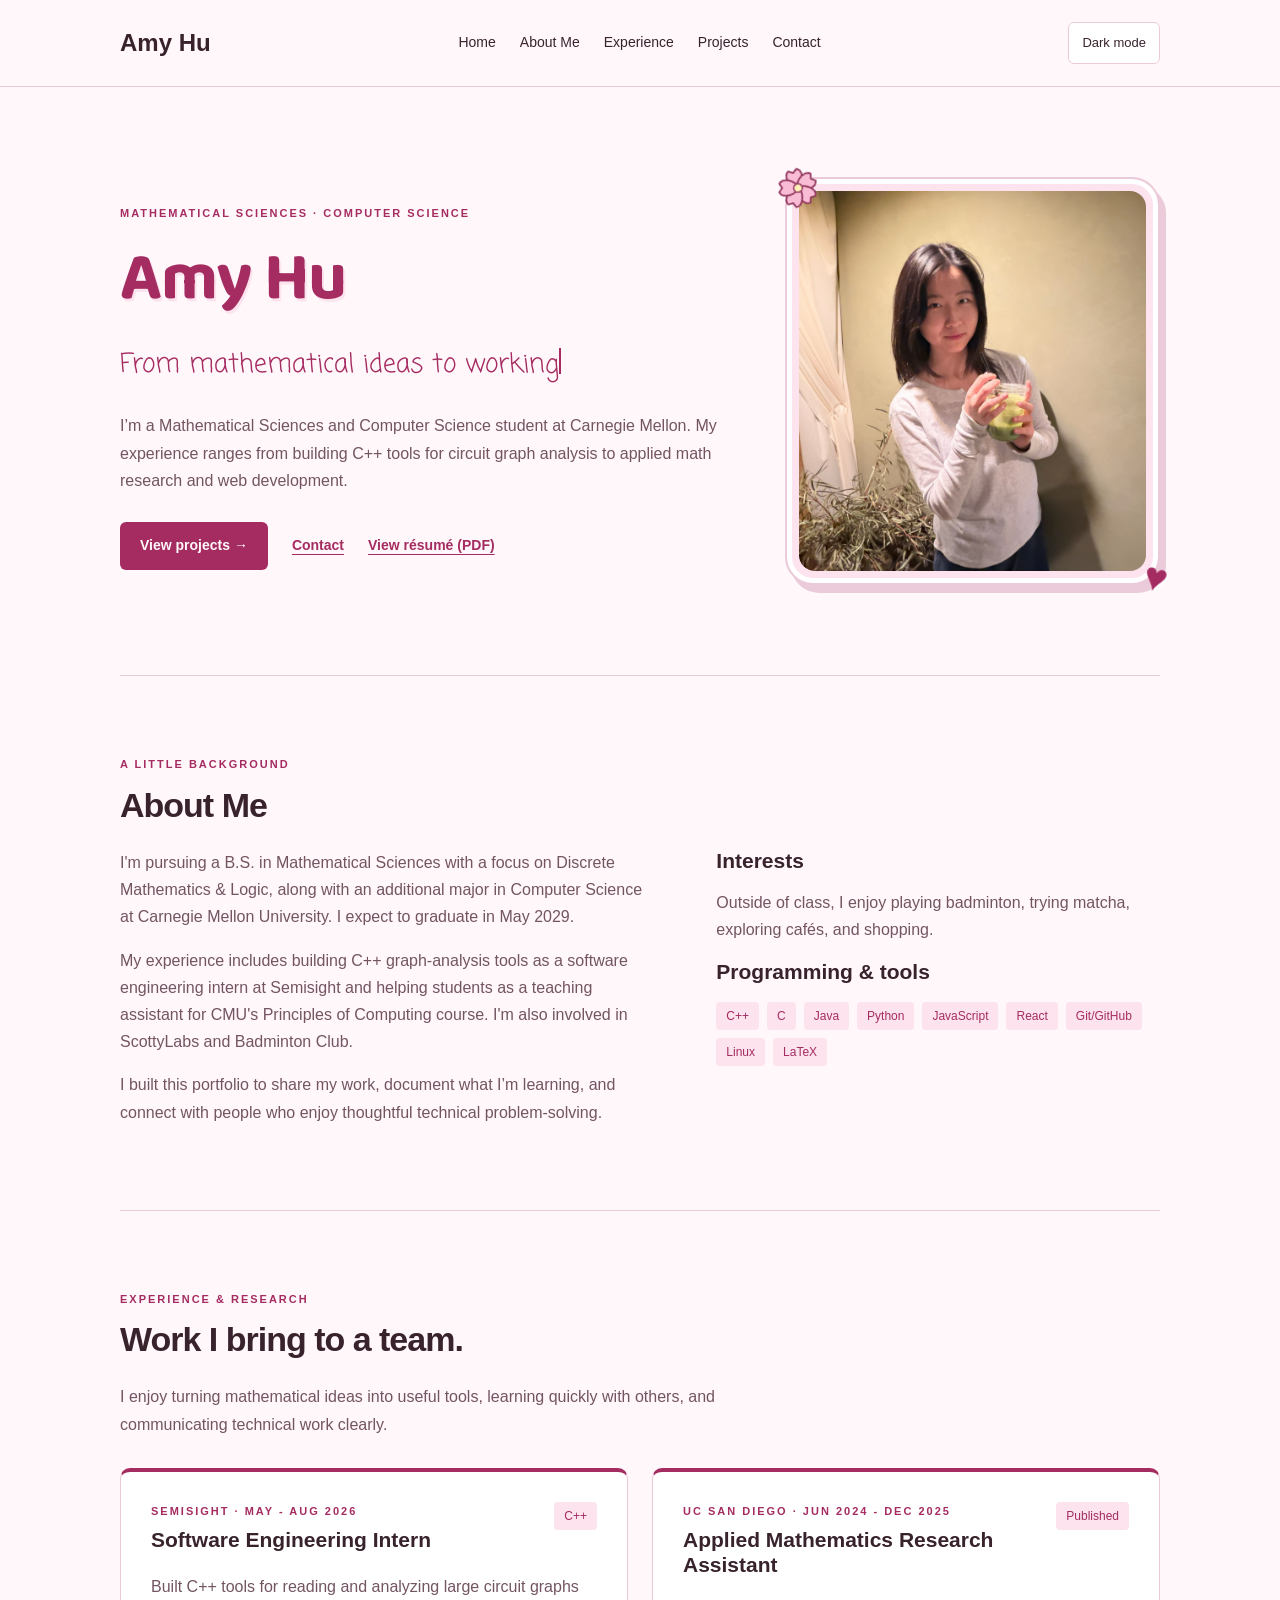
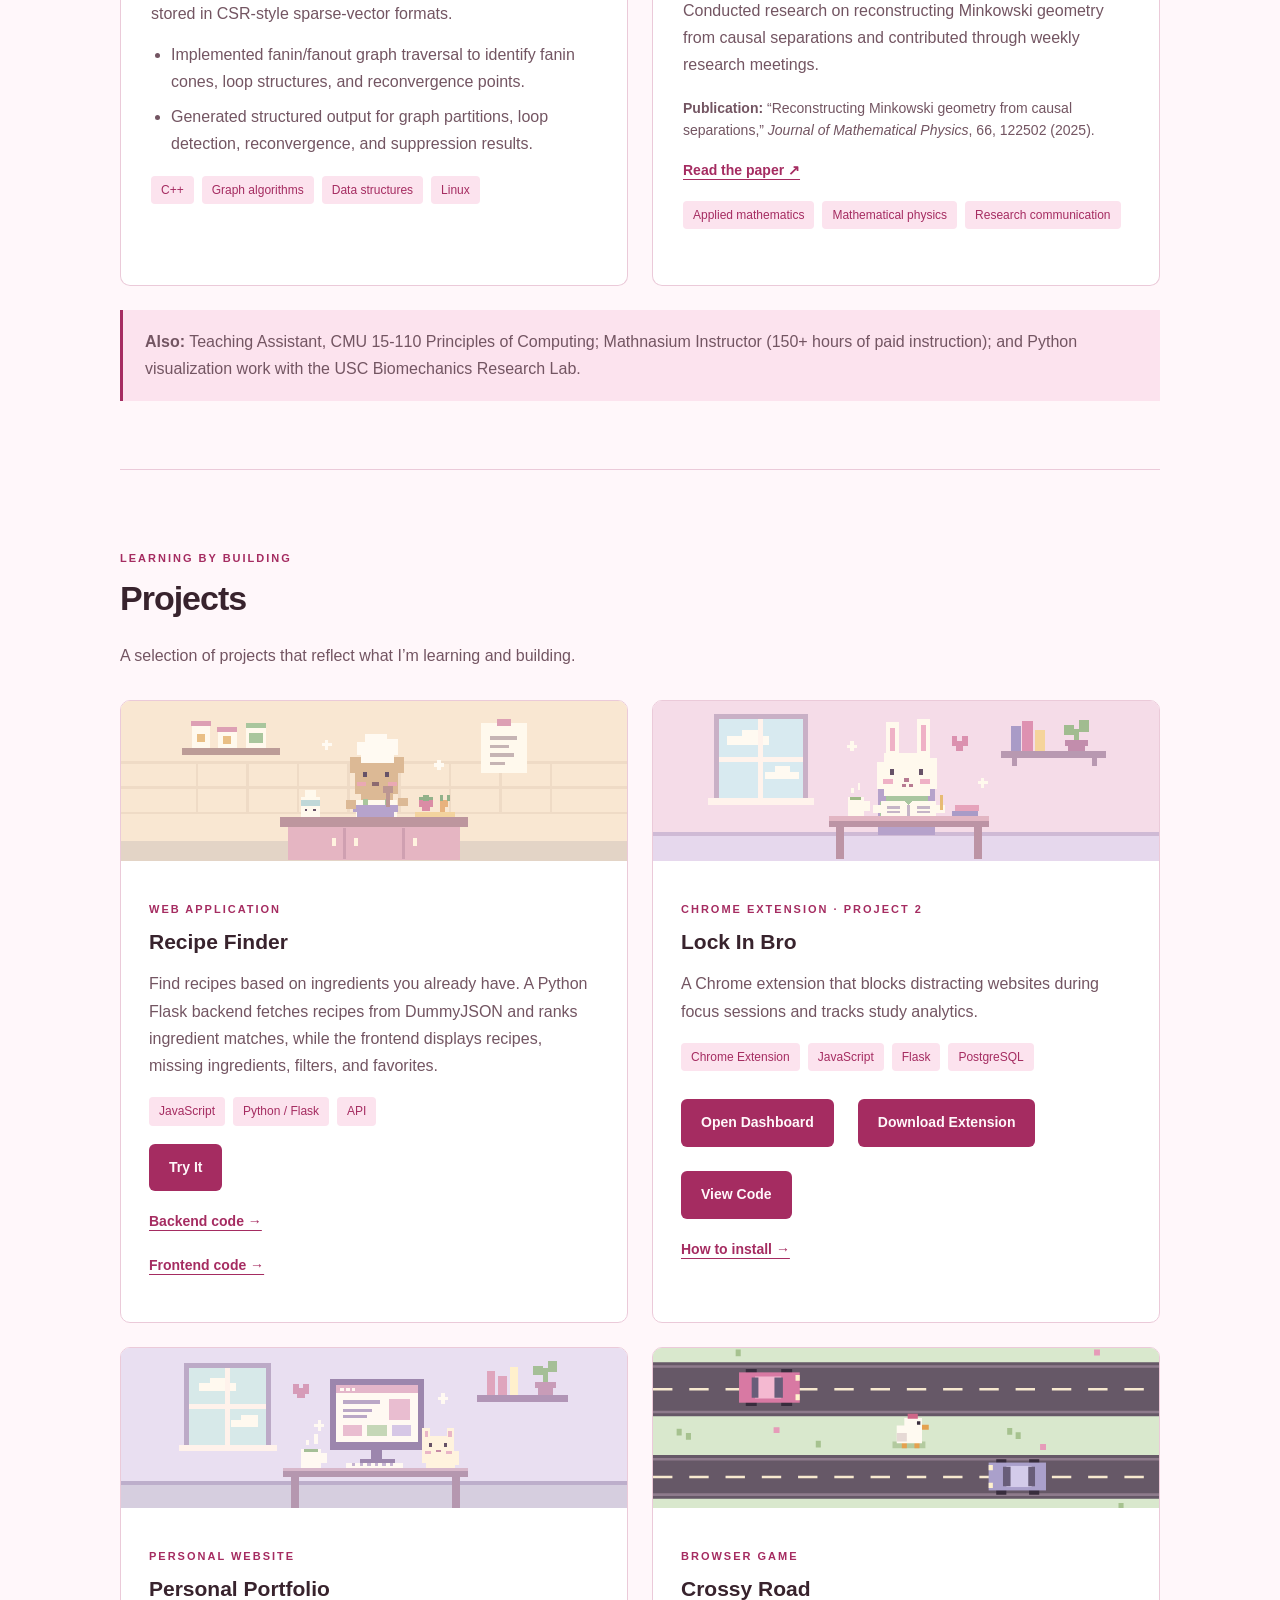
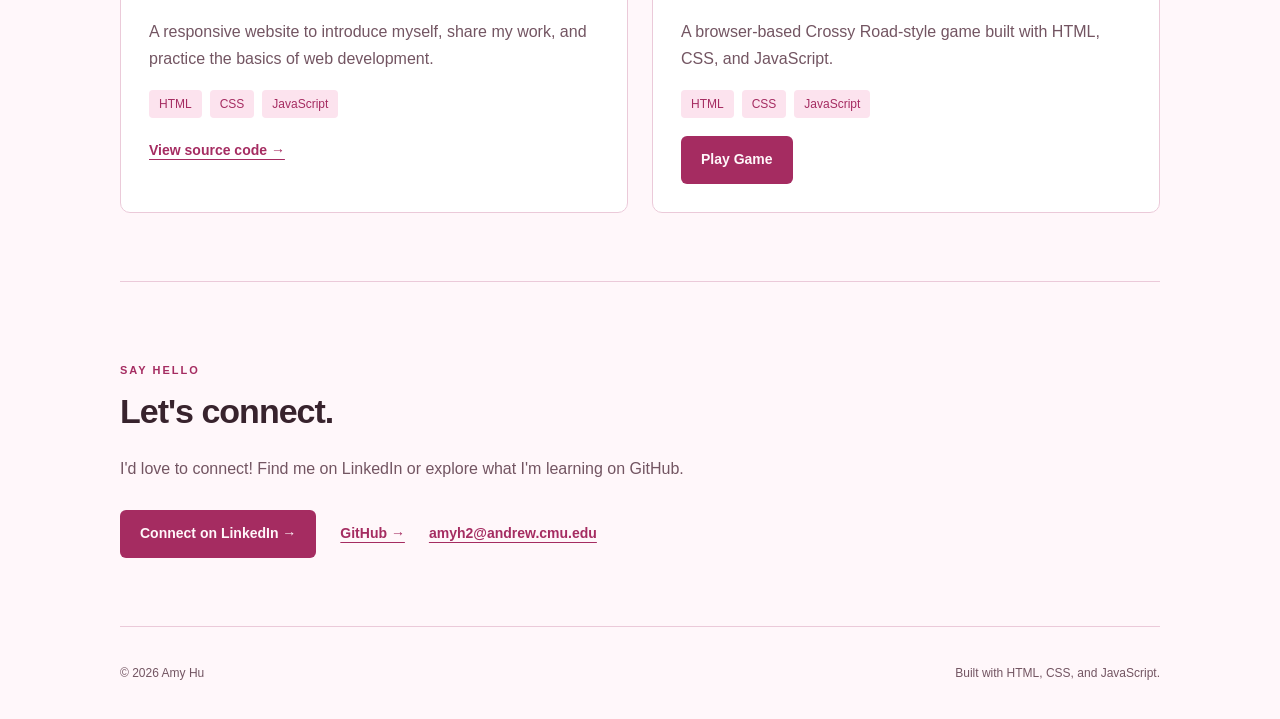
==== index.html @ 5f077764 "Change text" ====
<!DOCTYPE html>
<html lang="en">
<head>
    <meta charset="UTF-8">
    <meta name="viewport" content="width=device-width, initial-scale=1.0">
    <meta name="description" content="Amy Hu's personal portfolio: about me, projects, and contact information.">
    <title>Amy Hu | Portfolio</title>
    <link rel="stylesheet" href="style.css">
    <script src="script.js" defer></script>
</head>
<body>
    <div class="sakura-background" aria-hidden="true"></div>
    <!-- AI assistance: Codex helped create the HTML structure, CSS layout, and
         theme button, and adapted the content from my resume and messages.
         See PROMPT_LOG.md for the conversation record. -->
    <a class="skip-link" href="#main">Skip to content</a>
    <header class="site-header">
        <div class="container header-content">
            <a class="name" href="#home">Amy Hu</a>
            <nav aria-label="Main navigation">
                <a href="#home">Home</a>
                <a href="#about">About Me</a>
                <a href="#experience">Experience</a>
                <a href="#projects">Projects</a>
                <a href="#contact">Contact</a>
            </nav>
            <button id="theme-toggle" type="button" aria-pressed="false" hidden>Dark mode</button>
        </div>
    </header>

    <main id="main" class="container">
        <section id="home" class="hero" aria-labelledby="home-title">
            <div>
                <p class="eyebrow">MATHEMATICAL SCIENCES · COMPUTER SCIENCE</p>
                <h1 id="home-title">Amy Hu</h1>
                <p class="intro"><span class="intro-full">From mathematical ideas to working software.</span><span class="intro-typed" aria-hidden="true"></span></p>
                <p>I’m a Mathematical Sciences and Computer Science student at Carnegie Mellon. My experience ranges from building C++ tools for circuit graph analysis to applied math research and web development.</p>
                <div class="actions">
                    <a class="button" href="#projects">View projects &rarr;</a>
                    <a class="text-link" href="#contact">Contact</a>
                    <a class="text-link" href="assets/Hu_Amy_Resume.pdf">View résumé (PDF)</a>
                </div>
            </div>
            <!-- Personal photo provided by me. CSS fits it into the portrait area. -->
            <div class="photo-frame">
                <img class="profile-photo" src="assets/amy-hu.jpg"
                     alt="Me holding a matcha drink at a café" width="4800" height="3600">
                <span class="photo-frame-flower" aria-hidden="true"></span>
                <span class="photo-frame-heart" aria-hidden="true">♥</span>
            </div>
        </section>

        <section id="about" aria-labelledby="about-title">
            <p class="eyebrow">A LITTLE BACKGROUND</p>
            <h2 id="about-title">About Me</h2>
            <div class="about-grid">
                <div>
                    <p>I'm pursuing a B.S. in Mathematical Sciences with a focus on Discrete Mathematics &amp; Logic, along with an additional major in Computer Science at Carnegie Mellon University. I expect to graduate in May 2029.</p>
                    <p>My experience includes building C++ graph-analysis tools as a software engineering intern at Semisight and helping students as a teaching assistant for CMU's Principles of Computing course. I'm also involved in ScottyLabs and Badminton Club.</p>
                    <p>I built this portfolio to share my work, document what I’m learning, and connect with people who enjoy thoughtful technical problem-solving.</p>
                </div>
                <div class="about-details">
                    <h3>Interests</h3>
                    <p>Outside of class, I enjoy playing badminton, trying matcha, exploring cafés, and shopping.</p>
                    <h3>Programming &amp; tools</h3>
                    <ul class="tags" aria-label="Programming languages and tools">
                        <li>C++</li><li>C</li><li>Java</li><li>Python</li><li>JavaScript</li><li>React</li><li>Git/GitHub</li><li>Linux</li><li>LaTeX</li>
                    </ul>
                </div>
            </div>
        </section>

        <section id="experience" aria-labelledby="experience-title">
            <p class="eyebrow">EXPERIENCE &amp; RESEARCH</p>
            <h2 id="experience-title">Work I bring to a team.</h2>
            <p class="section-intro">I enjoy turning mathematical ideas into useful tools, learning quickly with others, and communicating technical work clearly.</p>
            <div class="experience-grid">
                <article class="experience-card featured-experience">
                    <div class="experience-heading">
                        <div>
                            <p class="eyebrow">SEMISIGHT · MAY - AUG 2026</p>
                            <h3>Software Engineering Intern</h3>
                        </div>
                        <span class="status">C++</span>
                    </div>
                    <p>Built C++ tools for reading and analyzing large circuit graphs stored in CSR-style sparse-vector formats.</p>
                    <ul>
                        <li>Implemented fanin/fanout graph traversal to identify fanin cones, loop structures, and reconvergence points.</li>
                        <li>Generated structured output for graph partitions, loop detection, reconvergence, and suppression results.</li>
                    </ul>
                    <ul class="tags" aria-label="Software engineering skills"><li>C++</li><li>Graph algorithms</li><li>Data structures</li><li>Linux</li></ul>
                </article>
                <article class="experience-card featured-experience">
                    <div class="experience-heading">
                        <div>
                            <p class="eyebrow">UC SAN DIEGO · JUN 2024 - DEC 2025</p>
                            <h3>Applied Mathematics Research Assistant</h3>
                        </div>
                        <span class="status">Published</span>
                    </div>
                    <p>Conducted research on reconstructing Minkowski geometry from causal separations and contributed through weekly research meetings.</p>
                    <p class="publication"><strong>Publication:</strong> “Reconstructing Minkowski geometry from causal separations,” <em>Journal of Mathematical Physics</em>, 66, 122502 (2025).</p>
                    <a class="text-link" href="https://doi.org/10.1063/5.0290407" target="_blank" rel="noreferrer">Read the paper &nearr;</a>
                    <ul class="tags" aria-label="Research skills"><li>Applied mathematics</li><li>Mathematical physics</li><li>Research communication</li></ul>
                </article>
            </div>
            <div class="experience-summary" aria-label="Additional experience">
                <p><strong>Also:</strong> Teaching Assistant, CMU 15-110 Principles of Computing; Mathnasium Instructor (150+ hours of paid instruction); and Python visualization work with the USC Biomechanics Research Lab.</p>
            </div>
        </section>

        <section id="projects" aria-labelledby="projects-title">
            <p class="eyebrow">LEARNING BY BUILDING</p>
            <h2 id="projects-title">Projects</h2>
            <p>A selection of projects that reflect what I’m learning and building.</p>
            <div class="project-grid">
                <article class="project-card">
                    <div class="project-preview recipe-preview" aria-hidden="true"></div>
                    <div class="project-content">
                        <p class="eyebrow">WEB APPLICATION</p>
                        <h3>Recipe Finder</h3>
                        <p>Find recipes based on ingredients you already have. A Python Flask backend fetches recipes from DummyJSON and ranks ingredient matches, while the frontend displays recipes, missing ingredients, filters, and favorites.</p>
                        <ul class="tags" aria-label="Project technologies"><li>JavaScript</li><li>Python / Flask</li><li>API</li></ul>
                        <a class="button" href="recipe-finder/">Try It</a>
                        <p><a class="text-link" href="https://github.com/whosamyy/recipe-finder-backend">Backend code &rarr;</a></p>
                        <p><a class="text-link" href="https://github.com/whosamyy/whosamyy.github.io/tree/main/recipe-finder">Frontend code &rarr;</a></p>
                    </div>
                </article>
                <article class="project-card">
                    <div class="project-preview focus-preview" aria-hidden="true"></div>
                    <div class="project-content">
                        <p class="eyebrow">CHROME EXTENSION · PROJECT 2</p>
                        <h3>Lock In Bro</h3>
                        <p>A Chrome extension that blocks distracting websites during focus sessions and tracks study analytics.</p>
                        <ul class="tags" aria-label="Project technologies"><li>Chrome Extension</li><li>JavaScript</li><li>Flask</li><li>PostgreSQL</li></ul>
                        <div class="actions">
                            <a class="button" href="https://lock-in-bro.onrender.com" target="_blank" rel="noopener noreferrer">Open Dashboard</a>
                            <a class="button" href="/lock-in-bro/downloads/lock-in-bro-extension.zip" download="lock-in-bro-extension.zip">Download Extension</a>
                            <a class="button" href="https://github.com/whosamyy/whosamyy.github.io/tree/main/lock-in-bro" target="_blank" rel="noopener noreferrer">View Code</a>
                        </div>
                        <p><a class="text-link" href="/lock-in-bro/downloads/INSTALL.txt">How to install &rarr;</a></p>
                    </div>
                </article>
                <article class="project-card">
                    <div class="project-preview portfolio-preview" aria-hidden="true"></div>
                    <div class="project-content">
                        <p class="eyebrow">PERSONAL WEBSITE</p>
                        <h3>Personal Portfolio</h3>
                        <p>A responsive website to introduce myself, share my work, and practice the basics of web development.</p>
                        <ul class="tags" aria-label="Project technologies"><li>HTML</li><li>CSS</li><li>JavaScript</li></ul>
                        <a class="text-link" href="https://github.com/whosamyy/whosamyy.github.io">View source code &rarr;</a>
                    </div>
                </article>
                <article class="project-card">
                    <div class="project-preview crossy-preview" aria-hidden="true"></div>
                    <div class="project-content">
                        <p class="eyebrow">BROWSER GAME</p>
                        <h3>Crossy Road</h3>
                        <p>A browser-based Crossy Road-style game built with HTML, CSS, and JavaScript.</p>
                        <ul class="tags" aria-label="Project technologies"><li>HTML</li><li>CSS</li><li>JavaScript</li></ul>
                        <a class="button" href="crossy-road/">Play Game</a>
                    </div>
                </article>
            </div>
        </section>

        <section id="contact" aria-labelledby="contact-title">
            <p class="eyebrow">SAY HELLO</p>
            <h2 id="contact-title">Let's connect.</h2>
            <p>I'd love to connect! Find me on LinkedIn or explore what I'm learning on GitHub.</p>
            <div class="actions">
                <a class="button" href="https://www.linkedin.com/in/amy-hu-a94375286">Connect on LinkedIn &rarr;</a>
                <a class="text-link" href="https://github.com/whosamyy">GitHub &rarr;</a>
                <a class="text-link" href="mailto:amyh2@andrew.cmu.edu">amyh2@andrew.cmu.edu</a>
            </div>
        </section>
    </main>

    <footer class="container">
        <p>&copy; 2026 Amy Hu</p>
        <p>Built with HTML, CSS, and JavaScript.</p>
    </footer>
</body>
</html>
---- style.css ----
/* AI assistance: Codex drafted these styles. Variables hold shared colors;
   flex/grid arrange content, and the media query adapts it to small screens. */
@font-face {
    font-family: "Coming Soon";
    src: url("assets/coming-soon.ttf") format("truetype");
    font-style: normal;
    font-weight: 400;
    font-display: swap;
}

@font-face {
    font-family: "Baloo 2";
    src: url("assets/baloo-2-bold.ttf") format("truetype");
    font-style: normal;
    font-weight: 700;
    font-display: swap;
}

:root {
    --background: #fff7fa;
    --surface: #ffffff;
    --text: #38232d;
    --muted: #735562;
    --accent: #a52c61;
    --soft: #fce3ee;
    --border: #ebcad9;
}

body.dark-mode {
    --background: #251820;
    --surface: #33232d;
    --text: #fff0f6;
    --muted: #d9b9c9;
    --accent: #f4a7c8;
    --soft: #492c3b;
    --border: #664355;
}

* { box-sizing: border-box; }
html { scroll-behavior: smooth; }
body {
    isolation: isolate;
    margin: 0;
    background: var(--background);
    color: var(--text);
    font-family: Arial, Helvetica, sans-serif;
    line-height: 1.7;
}
/* Keep decorative petals behind the content and outside the page layout. */
.sakura-background {
    position: fixed;
    inset: 0;
    z-index: -1;
    overflow: hidden;
    pointer-events: none;
}
.sakura-petal {
    position: absolute;
    top: -30px;
    left: var(--left);
    width: var(--size);
    height: calc(var(--size) * 1.35);
    border-radius: 75% 15% 70% 35%;
    background: linear-gradient(135deg, #fbd1e2, #df83ac);
    opacity: 0;
}
@media (prefers-reduced-motion: no-preference) {
    .sakura-petal {
        animation: sakura-fall var(--duration) var(--delay) linear infinite;
    }
    @keyframes sakura-fall {
        0% { transform: translate(0, 0) rotate(0deg); opacity: 0; }
        10% { opacity: 0.5; }
        35% { transform: translate(35px, 35vh) rotate(120deg); }
        65% { transform: translate(-25px, 65vh) rotate(240deg); }
        90% { opacity: 0.5; }
        100% { transform: translate(20px, calc(100vh + 60px)) rotate(360deg); opacity: 0; }
    }
}
@media (max-width: 700px) {
    .sakura-petal:nth-child(n+11) { display: none; }
}
a { color: var(--accent); text-underline-offset: 4px; }
a:hover { text-decoration: underline; }
button, a { -webkit-tap-highlight-color: transparent; }
a:focus-visible, button:focus-visible { outline: 3px solid var(--accent); outline-offset: 5px; }
.container { width: 88%; max-width: 1040px; margin: 0 auto; }
.site-header { border-bottom: 1px solid var(--border); }
.header-content { display: flex; align-items: center; justify-content: space-between; gap: 24px; padding: 22px 0; }
.name { font-size: 24px; font-weight: bold; text-decoration: none; color: var(--text); }
nav { display: flex; flex-wrap: wrap; gap: 24px; }
nav a { color: var(--text); text-decoration: none; font-size: 14px; }
button { border: 1px solid var(--border); border-radius: 6px; background: var(--surface); color: var(--text); padding: 9px 13px; font: inherit; font-size: 13px; cursor: pointer; }
/* The flower's center is the click point. Native cursors remain as fallbacks. */
@media (hover: hover) and (pointer: fine) {
    html { cursor: url("assets/sakura-cursor.svg") 16 16, auto; }
    a, button { cursor: url("assets/sakura-pointer.svg") 16 16, pointer; }
    input, textarea, [contenteditable="true"] { cursor: text; }
}
section { padding: 68px 0; scroll-margin-top: 24px; border-bottom: 1px solid var(--border); }
.hero { display: grid; grid-template-columns: 1.6fr 1fr; align-items: center; gap: 64px; padding: 90px 0; }
.eyebrow { color: var(--accent); font-size: 11px; letter-spacing: 2px; font-weight: bold; }
h1, h2, h3 { line-height: 1.15; }
h1 { font-size: clamp(42px, 6vw, 68px); letter-spacing: -2px; margin: 18px 0; }
/* Rounded lettering and a soft shadow give the greeting a bubbly look. */
#home-title {
    font-family: "Baloo 2", "Arial Rounded MT Bold", sans-serif;
    font-weight: 700;
    letter-spacing: -1px;
    color: var(--accent);
    text-shadow: 2px 3px 0 var(--soft);
}
h2 { font-size: 34px; letter-spacing: -1px; margin: 12px 0 24px; }
h3 { font-size: 21px; margin: 12px 0; }
p { color: var(--muted); }
.intro {
    display: grid;
    font-family: "Coming Soon", "Comic Sans MS", cursive;
    font-size: clamp(21px, 2.4vw, 26px);
    line-height: 1.6;
    color: var(--accent);
}
.intro-full, .intro-typed { grid-area: 1 / 1; }
.intro-typed { display: none; }
.intro.is-typing .intro-full { opacity: 0; }
.intro.is-typing .intro-typed { display: block; }
.intro.is-typing .intro-typed::after {
    content: "";
    display: inline-block;
    height: 1em;
    border-right: 2px solid var(--accent);
    vertical-align: -0.1em;
    animation: typing-cursor 700ms step-end infinite;
}
@keyframes typing-cursor { 50% { opacity: 0; } }
.actions { display: flex; align-items: center; flex-wrap: wrap; gap: 24px; margin-top: 28px; }
.button { display: inline-block; background: var(--accent); color: var(--background); padding: 12px 20px; border-radius: 6px; text-decoration: none; font-size: 14px; font-weight: bold; }
.text-link { font-size: 14px; font-weight: bold; }
/* A layered pink frame with small sakura and heart decorations. */
.photo-frame {
    position: relative;
    min-width: 0;
    padding: 12px;
    border: 2px solid var(--border);
    border-radius: 28px;
    background: var(--soft);
    box-shadow: inset 0 0 0 5px var(--surface), 6px 8px 0 var(--border);
}
.profile-photo { display: block; width: 100%; height: 380px; object-fit: cover; object-position: 44% center; border-radius: 16px; }
.photo-frame-flower, .photo-frame-heart {
    position: absolute;
    pointer-events: none;
}
.photo-frame-flower {
    top: -14px;
    left: -12px;
    width: 46px;
    height: 46px;
    background: url("assets/sakura-cursor.svg") center / contain no-repeat;
    transform: rotate(-18deg);
}
.photo-frame-heart {
    right: -9px;
    bottom: -14px;
    color: var(--accent);
    font-size: 40px;
    line-height: 1;
    text-shadow: 2px 2px 0 var(--surface);
    transform: rotate(15deg);
}
.about-grid { display: grid; grid-template-columns: 1.2fr 1fr; gap: 64px; }
.about-grid p:first-child { margin-top: 0; }
.about-details h3:first-child { margin-top: 0; }
.section-intro { max-width: 670px; margin-bottom: 30px; }
.experience-grid { display: grid; grid-template-columns: 1fr 1fr; gap: 24px; }
.experience-card { padding: 30px; border: 1px solid var(--border); border-radius: 10px; background: var(--surface); }
.featured-experience { border-top: 4px solid var(--accent); }
.experience-heading { display: flex; align-items: flex-start; justify-content: space-between; gap: 16px; }
.experience-heading .eyebrow { margin: 0; }
.experience-heading h3 { margin: 8px 0 0; }
.experience-card > p { margin: 20px 0 14px; }
.experience-card ul:not(.tags) { margin: 0; padding-left: 20px; color: var(--muted); }
.experience-card li { margin-bottom: 8px; }
.publication { font-size: 14px; line-height: 1.55; }
.experience-summary { margin-top: 24px; padding: 18px 22px; border-left: 3px solid var(--accent); background: var(--soft); }
.experience-summary p { margin: 0; }
.placeholder { font-size: 14px; }
.tags { list-style: none; display: flex; flex-wrap: wrap; gap: 8px; padding: 0; margin: 18px 0; }
.tags li, .status { font-size: 12px; background: var(--soft); color: var(--accent); padding: 4px 10px; border-radius: 4px; }
.project-grid { display: grid; grid-template-columns: 1fr 1fr; gap: 24px; margin-top: 30px; }
.project-card { border: 1px solid var(--border); border-radius: 10px; overflow: hidden; background: var(--surface); }
.project-preview { min-height: 160px; display: flex; align-items: center; justify-content: center; background: var(--soft); font-size: 13px; }
/* A decorative game scene fills the card preview at every screen size. */
.crossy-preview {
    background: #d9e8cd url("assets/crossy-road-preview.svg") center / cover no-repeat;
}
.recipe-preview {
    background: #f9e7d2 url("assets/recipe-finder-preview.svg") center / cover no-repeat;
}
.portfolio-preview {
    background: #e9dff1 url("assets/portfolio-preview.svg") center / cover no-repeat;
}
.focus-preview {
    background: #f5dce8 url("assets/lock-in-bro-preview.svg") center / cover no-repeat;
}
.project-content, .upcoming { padding: 28px; }
.upcoming { display: flex; flex-direction: column; align-items: flex-start; justify-content: center; }
.contact-note { margin-top: 20px; }
footer { display: flex; justify-content: space-between; gap: 20px; padding: 24px 0; font-size: 12px; }
.skip-link { position: absolute; top: -100px; left: 16px; padding: 12px; background: var(--surface); }
.skip-link:focus { top: 8px; }

/* Animate children so their movement cannot change the observed section's bounds.
   Sections replay whenever they re-enter the viewport. */
@media (prefers-reduced-motion: no-preference) {
    main section.reveal-active > * {
        animation: scroll-reveal 950ms cubic-bezier(0.22, 1, 0.36, 1) both;
    }
    main section.reveal-active > :nth-child(2) { animation-delay: 100ms; }
    main section.reveal-active > :nth-child(3) { animation-delay: 180ms; }
    main section.reveal-active > :nth-child(n+4) { animation-delay: 260ms; }
    main section:focus-within > * { animation: none; }
    @keyframes scroll-reveal {
        from { opacity: 0; transform: translateY(56px) scale(0.97); }
        to { opacity: 1; transform: translateY(0) scale(1); }
    }
}

/* Stack columns and wrap navigation so narrow screens do not overflow. */
@media (max-width: 700px) {
    .header-content { flex-wrap: wrap; gap: 16px; }
    nav { order: 3; width: 100%; justify-content: space-between; gap: 12px; }
    .hero, .about-grid, .experience-grid, .project-grid { grid-template-columns: 1fr; gap: 28px; }
    .hero { padding: 52px 0; }
    .profile-photo { height: 340px; }
    section { padding: 48px 0; }
    footer { flex-direction: column; gap: 0; }
}

@media (prefers-reduced-motion: reduce) {
    html { scroll-behavior: auto; }
}
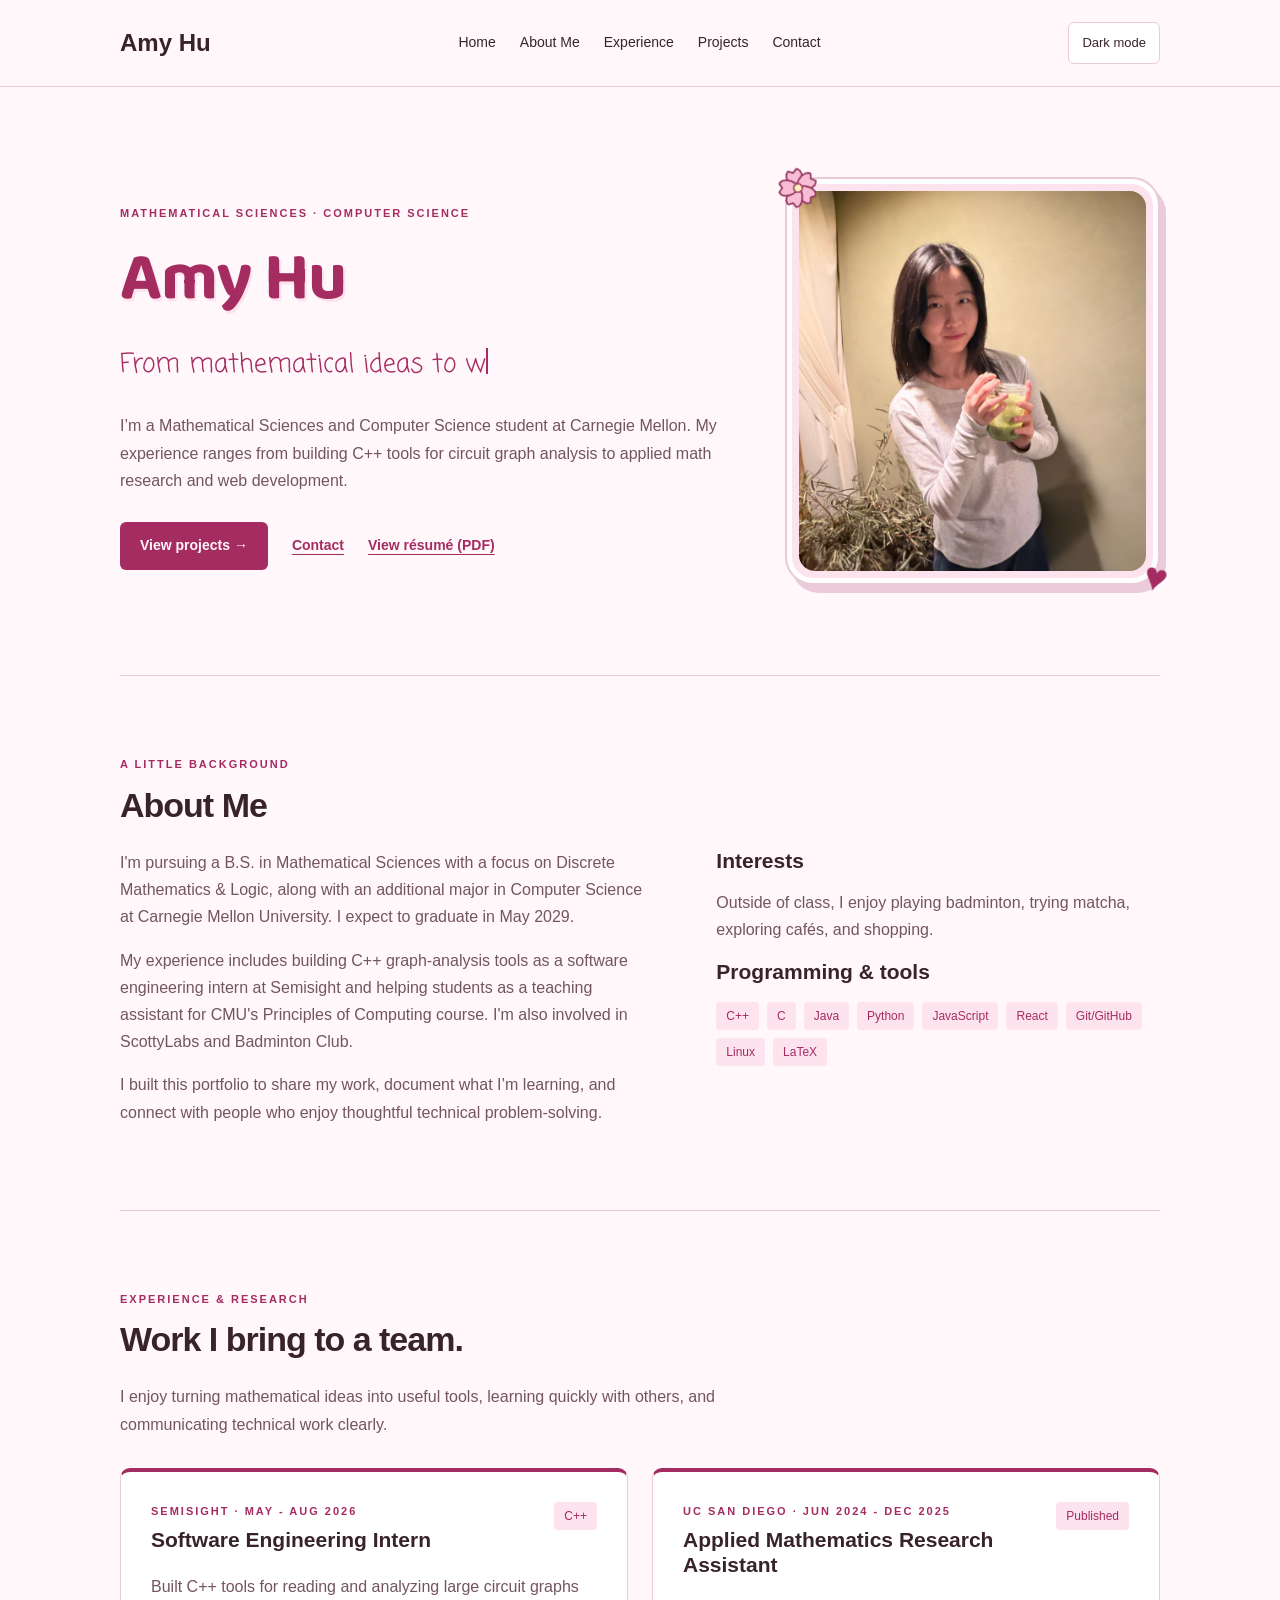
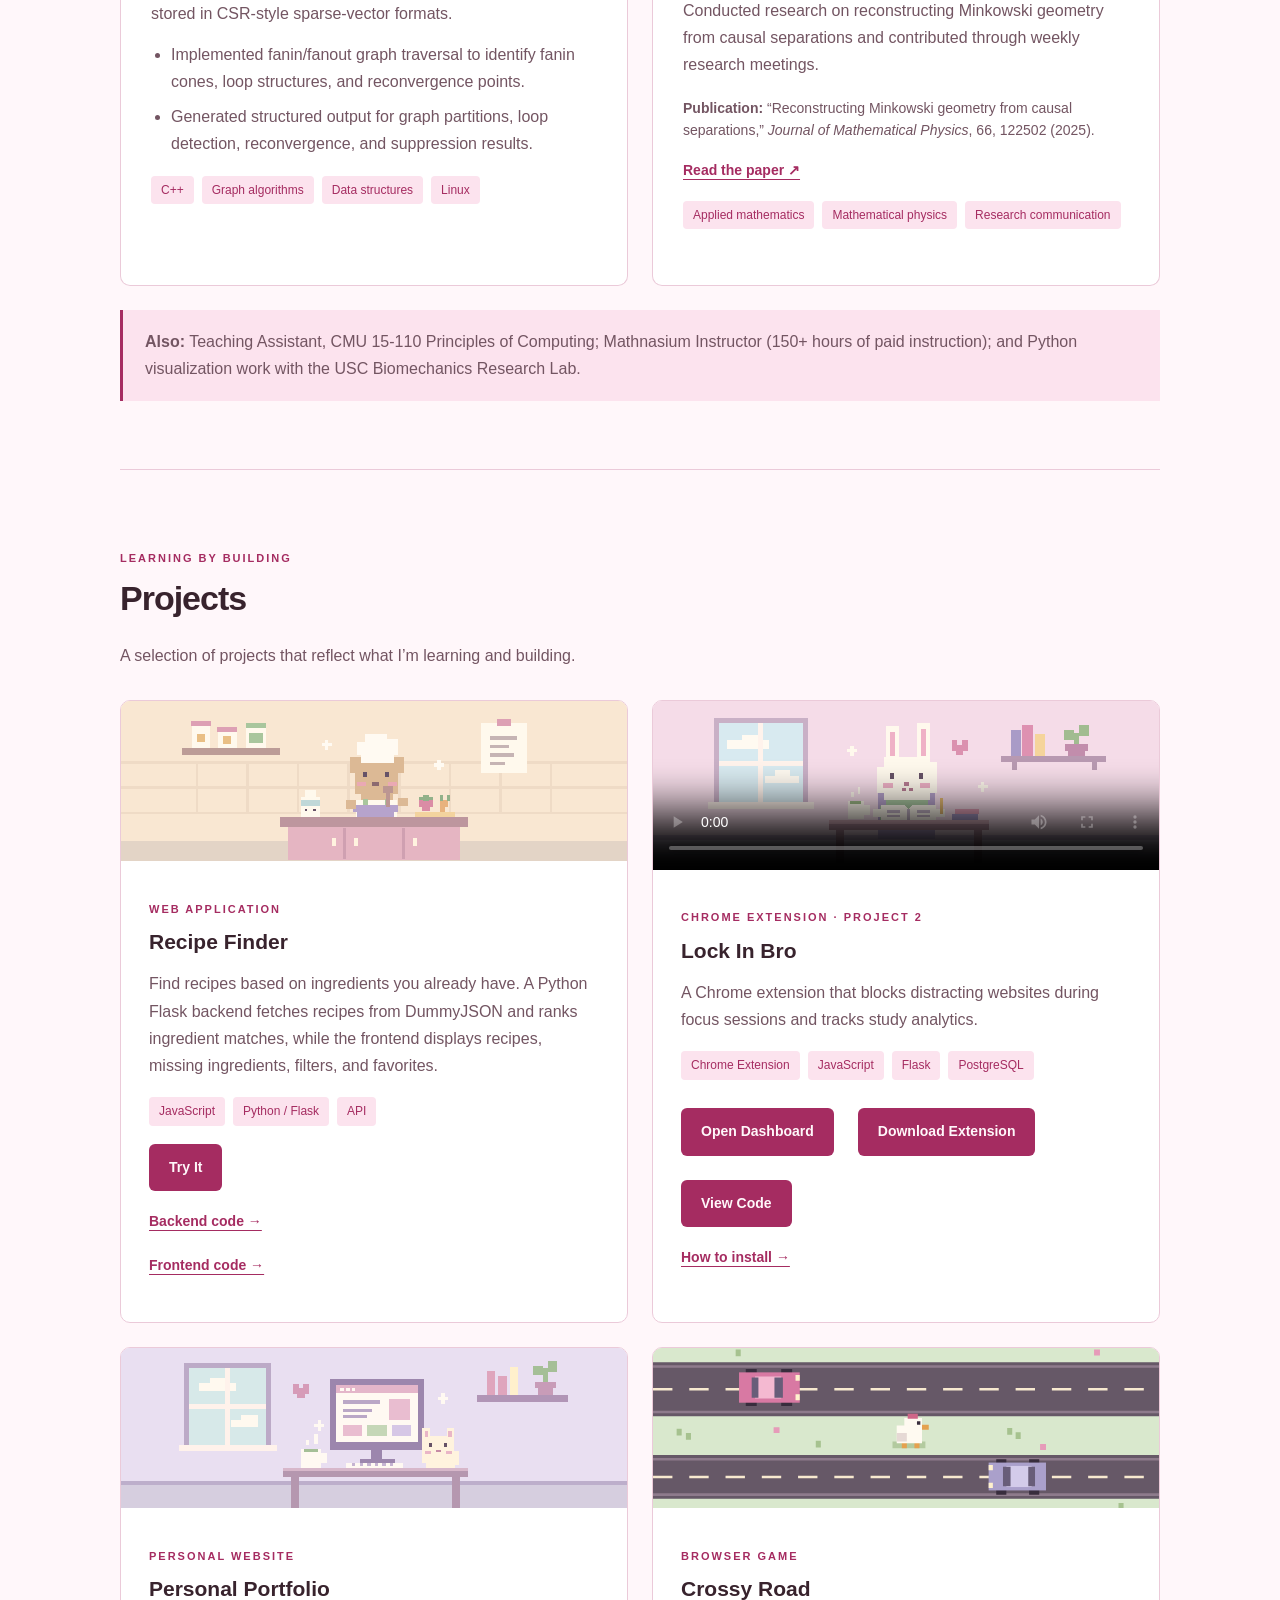
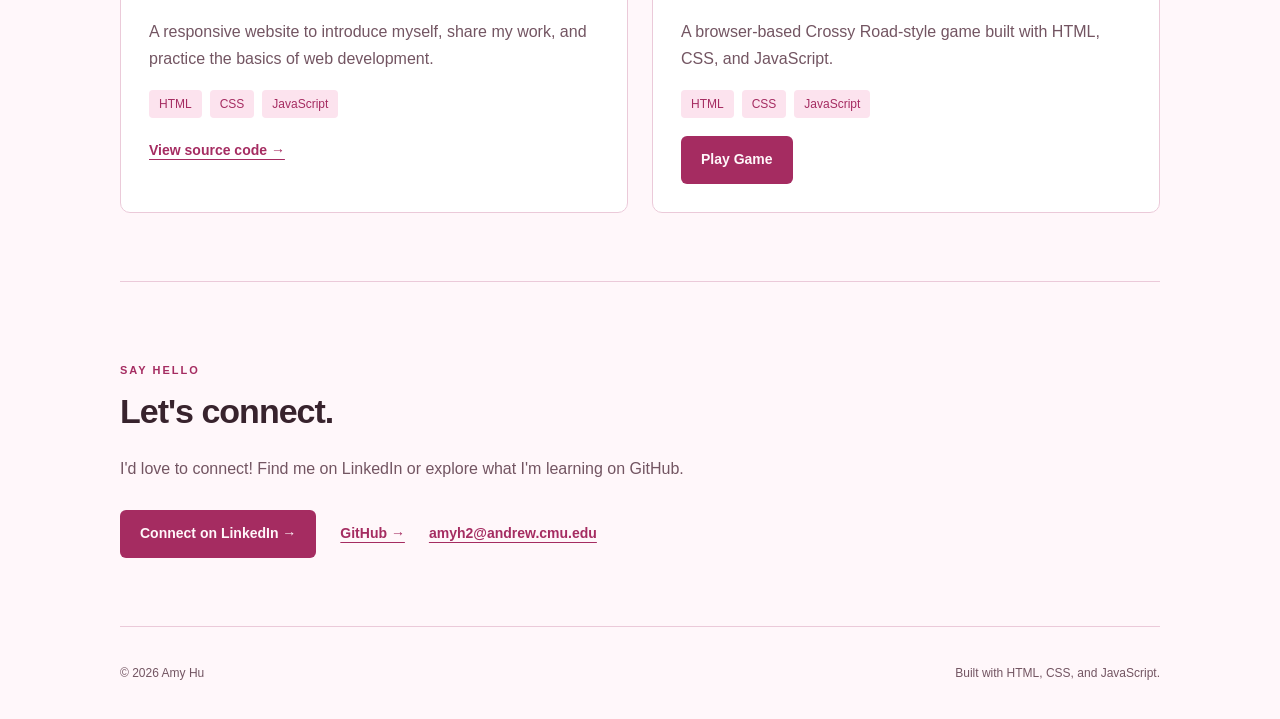
==== commit ffccd220: "Add Lock In Bro intro video to portfolio" ====
--- a/index.html
+++ b/index.html
@@ -127,7 +127,10 @@
                     </div>
                 </article>
                 <article class="project-card">
-                    <div class="project-preview focus-preview" aria-hidden="true"></div>
+                    <video class="project-video" controls playsinline preload="metadata" poster="assets/lock-in-bro-preview.svg" aria-label="Lock In Bro intro video">
+                        <source src="assets/lock-in-bro-intro.mp4" type="video/mp4">
+                        Your browser does not support embedded video. <a href="assets/lock-in-bro-intro.mp4">Watch the Lock In Bro intro video</a>.
+                    </video>
                     <div class="project-content">
                         <p class="eyebrow">CHROME EXTENSION · PROJECT 2</p>
                         <h3>Lock In Bro</h3>
--- a/style.css
+++ b/style.css
@@ -200,9 +200,7 @@
 .portfolio-preview {
     background: #e9dff1 url("assets/portfolio-preview.svg") center / cover no-repeat;
 }
-.focus-preview {
-    background: #f5dce8 url("assets/lock-in-bro-preview.svg") center / cover no-repeat;
-}
+.project-video { display: block; width: 100%; height: auto; background: #f5dce8; }
 .project-content, .upcoming { padding: 28px; }
 .upcoming { display: flex; flex-direction: column; align-items: flex-start; justify-content: center; }
 .contact-note { margin-top: 20px; }
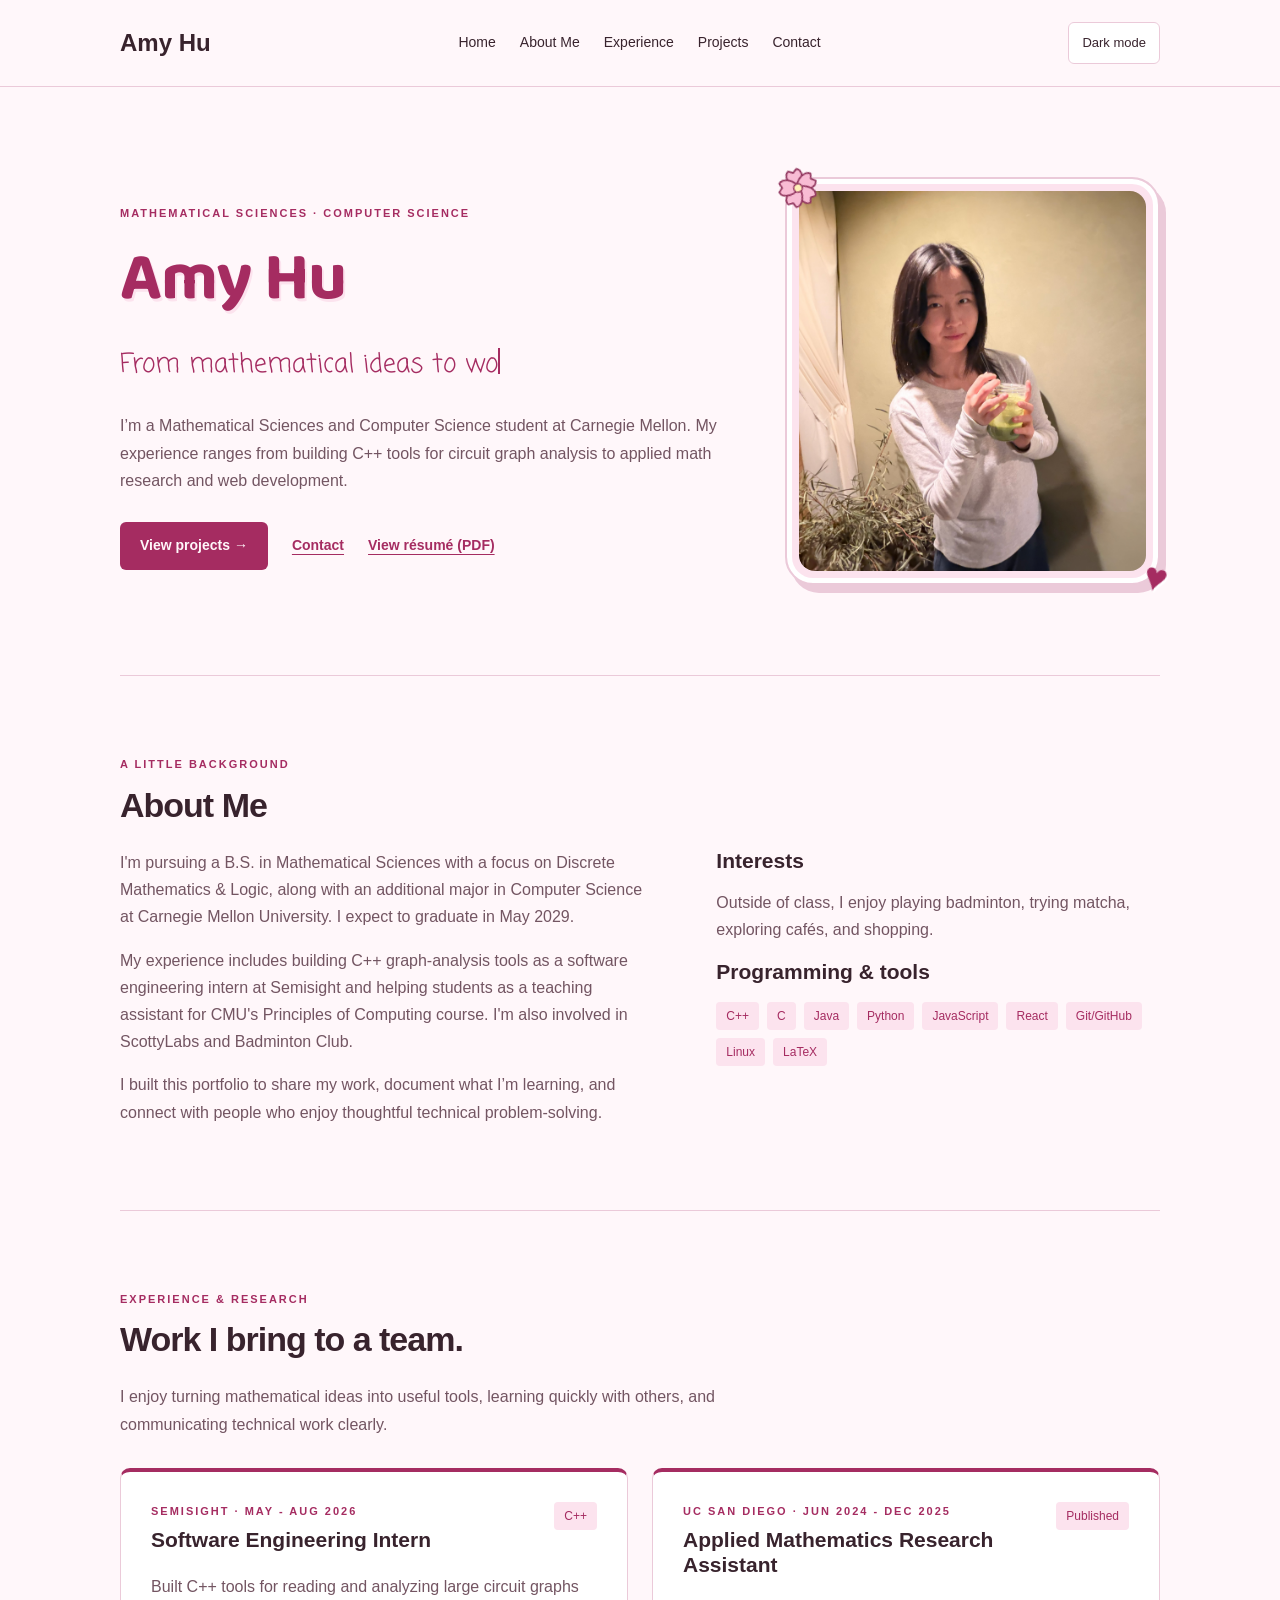
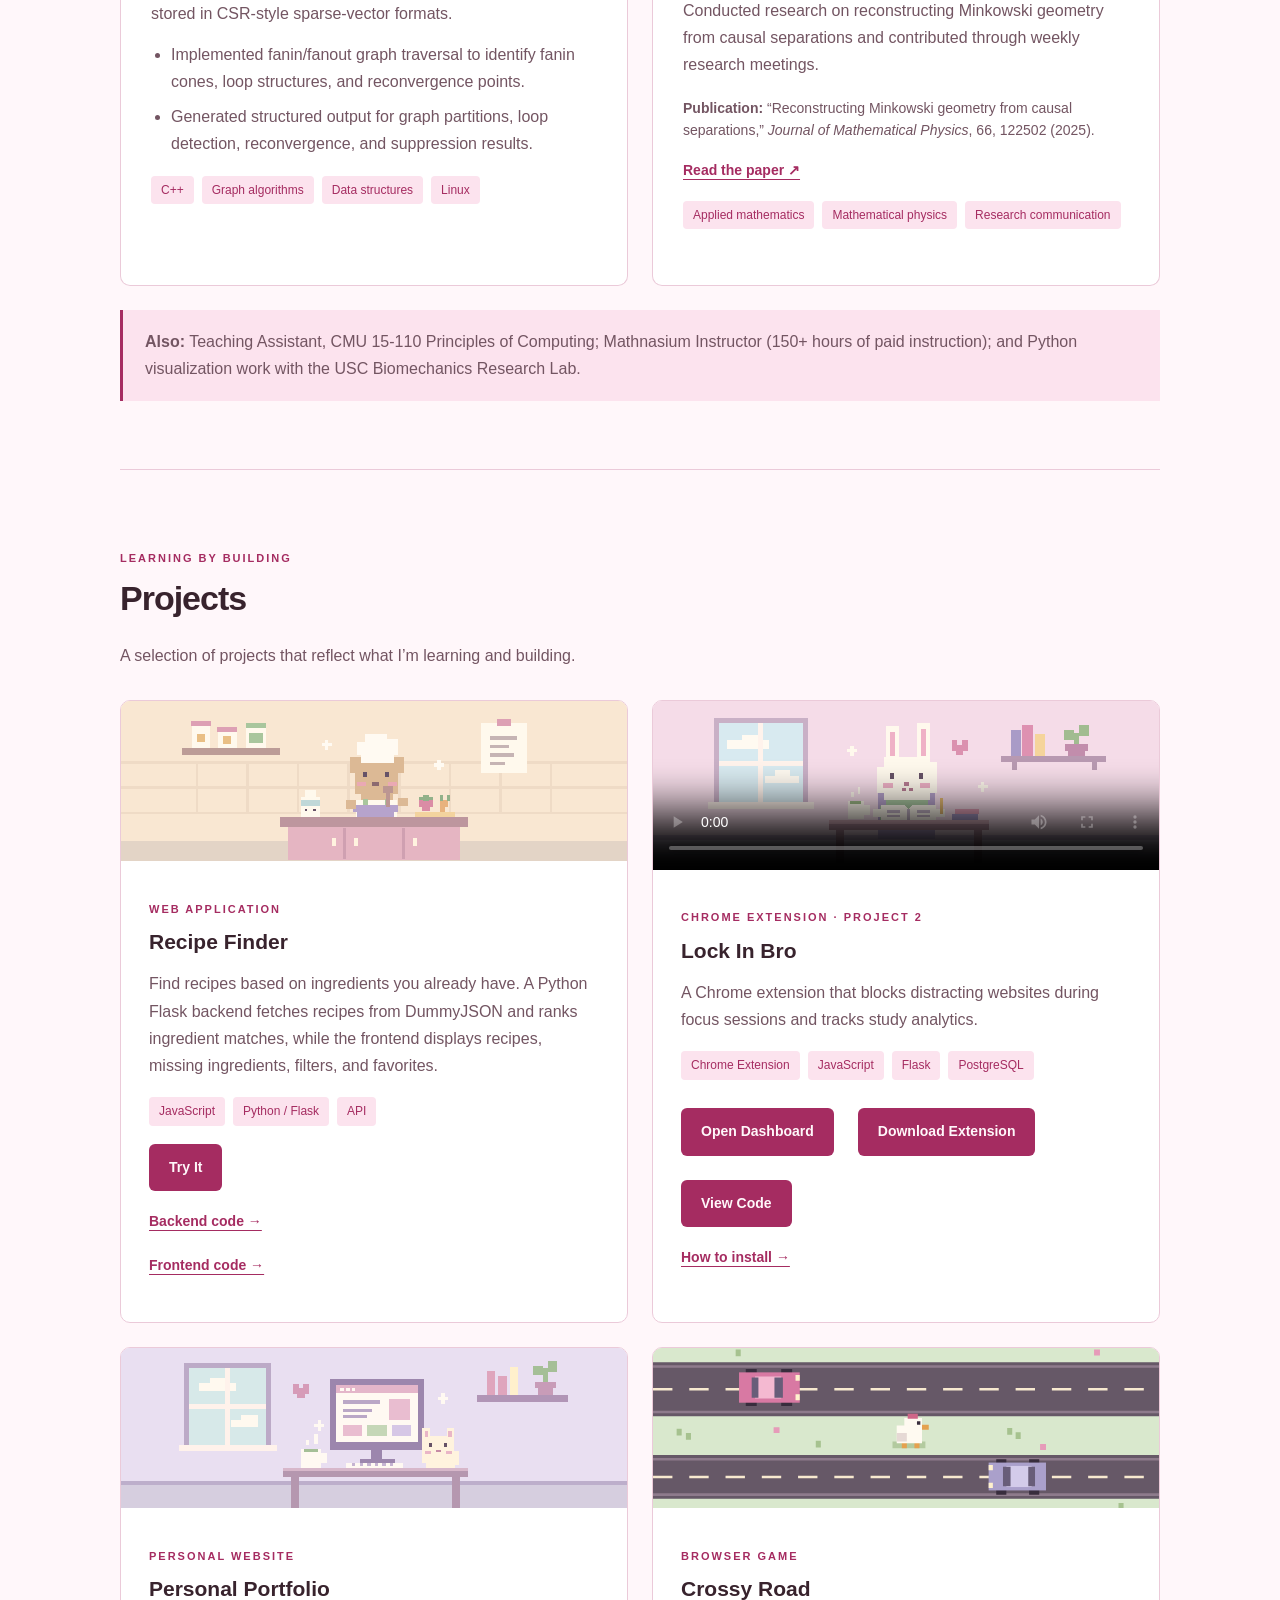
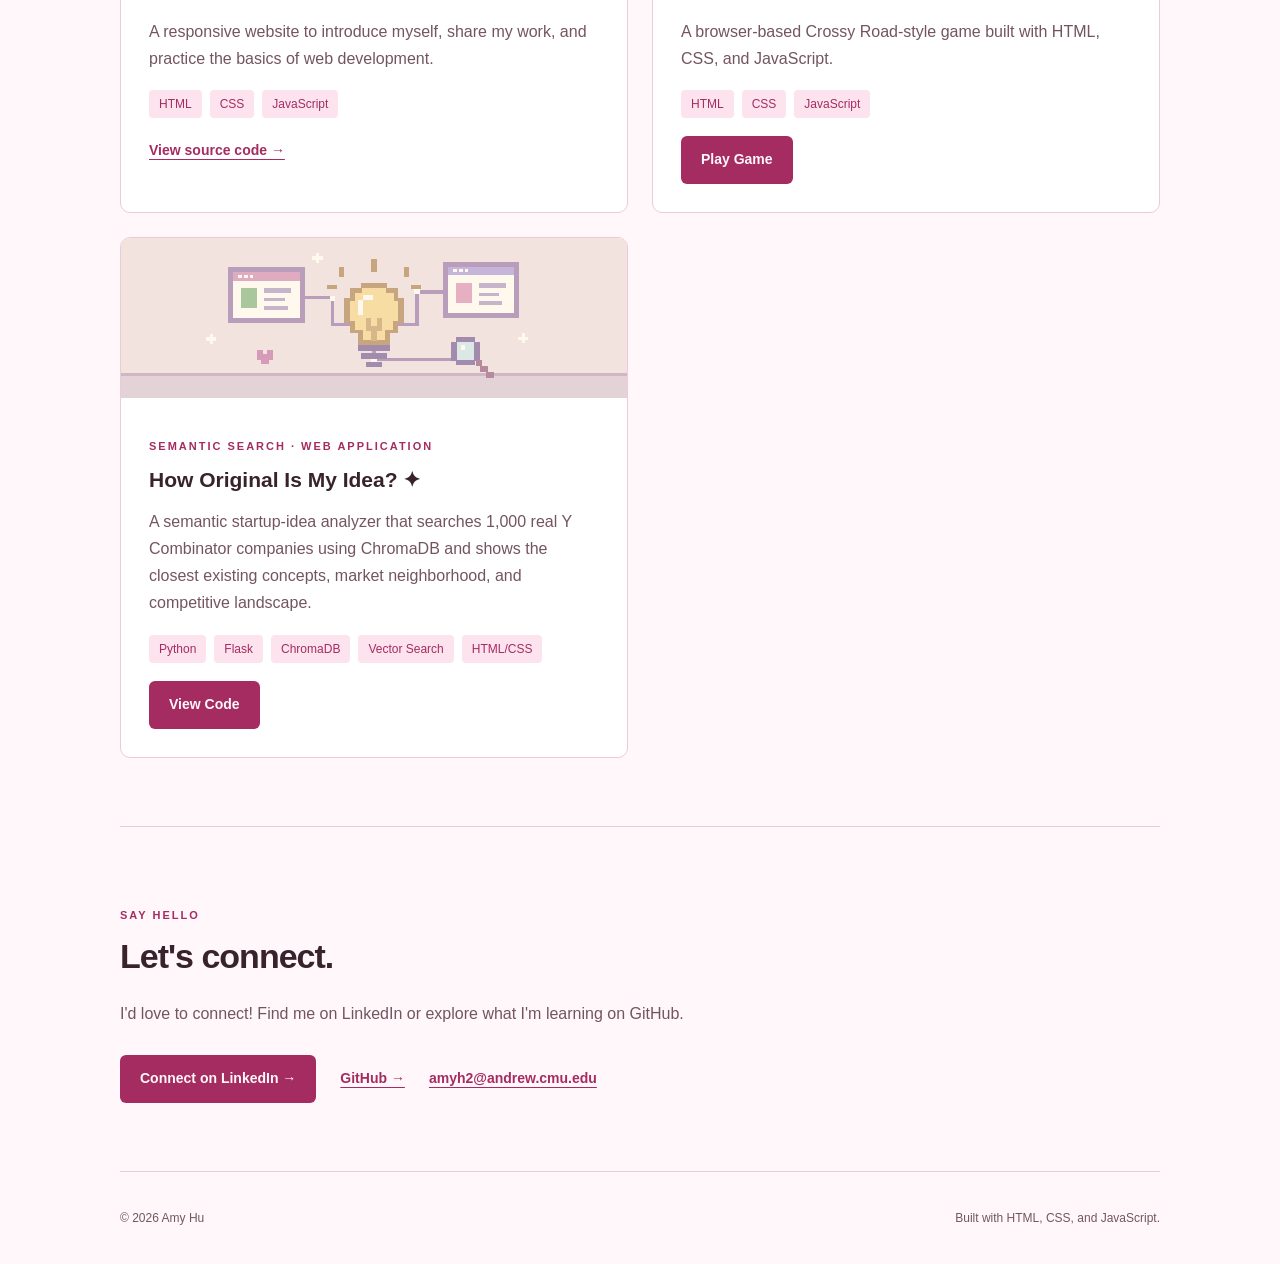
==== commit ff5c83c9: "Add Idea Originality Checker to portfolio" ====
--- a/index.html
+++ b/index.html
@@ -164,6 +164,16 @@
                         <a class="button" href="crossy-road/">Play Game</a>
                     </div>
                 </article>
+                <article class="project-card">
+                    <div class="project-preview originality-preview" aria-hidden="true"></div>
+                    <div class="project-content">
+                        <p class="eyebrow">SEMANTIC SEARCH · WEB APPLICATION</p>
+                        <h3>How Original Is My Idea? ✦</h3>
+                        <p>A semantic startup-idea analyzer that searches 1,000 real Y Combinator companies using ChromaDB and shows the closest existing concepts, market neighborhood, and competitive landscape.</p>
+                        <ul class="tags" aria-label="Project technologies"><li>Python</li><li>Flask</li><li>ChromaDB</li><li>Vector Search</li><li>HTML/CSS</li></ul>
+                        <a class="button" href="https://github.com/whosamyy/idea-originality-checker" target="_blank" rel="noopener noreferrer">View Code</a>
+                    </div>
+                </article>
             </div>
         </section>
 
--- a/style.css
+++ b/style.css
@@ -200,6 +200,9 @@
 .portfolio-preview {
     background: #e9dff1 url("assets/portfolio-preview.svg") center / cover no-repeat;
 }
+.originality-preview {
+    background: #f3e3df url("assets/idea-originality-preview.svg") center / cover no-repeat;
+}
 .project-video { display: block; width: 100%; height: auto; background: #f5dce8; }
 .project-content, .upcoming { padding: 28px; }
 .upcoming { display: flex; flex-direction: column; align-items: flex-start; justify-content: center; }
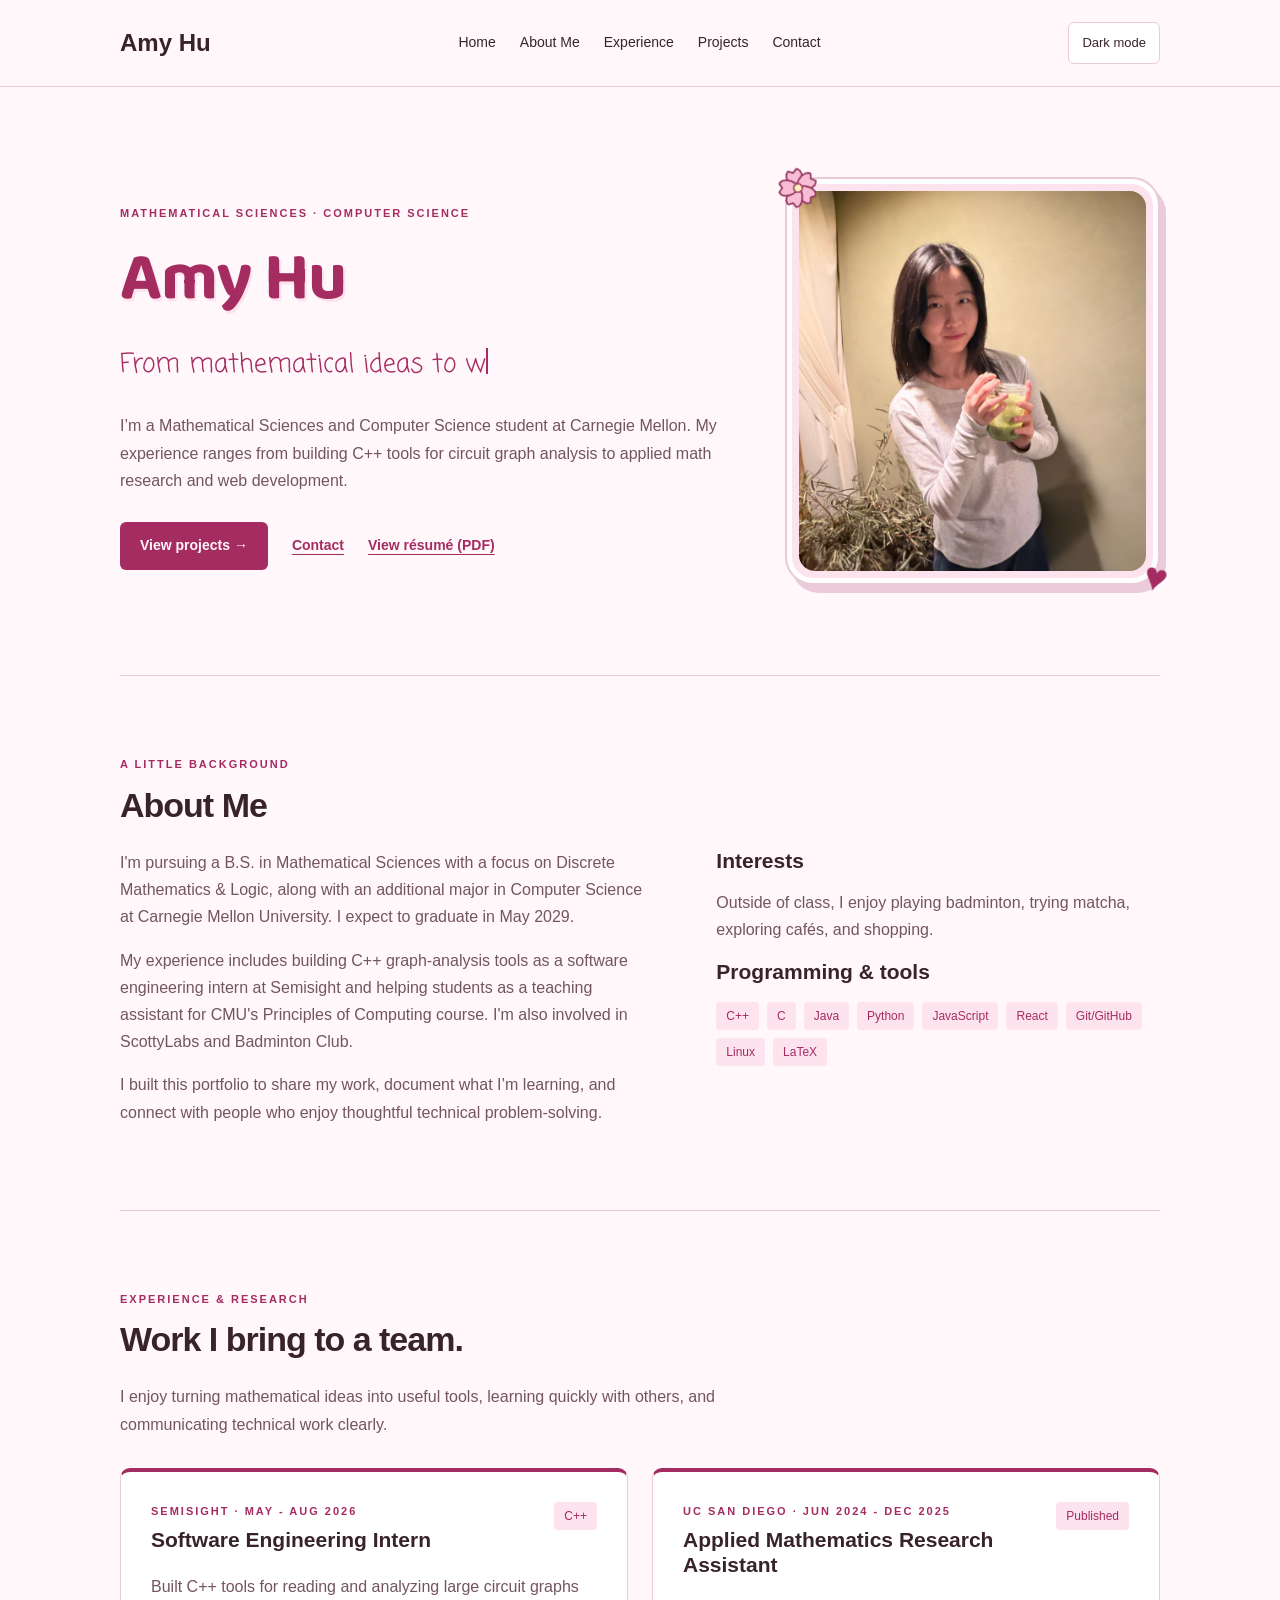
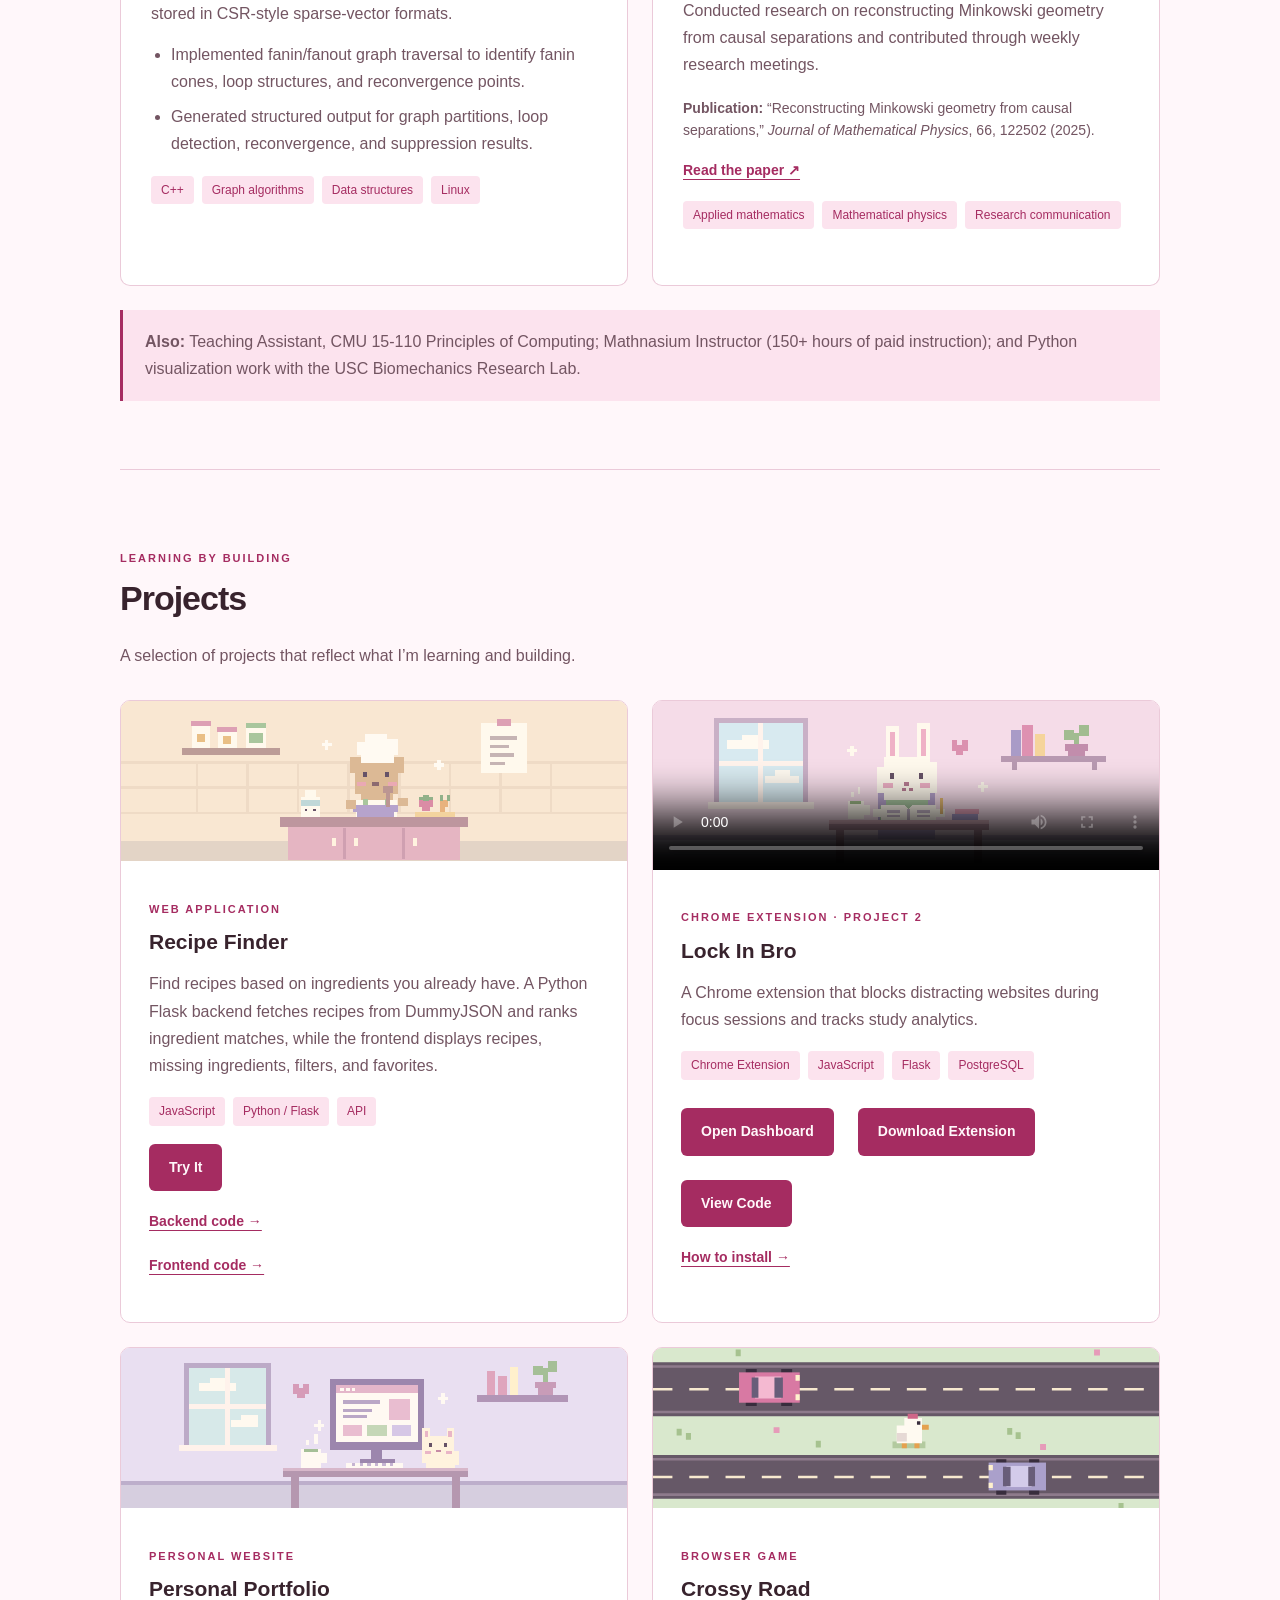
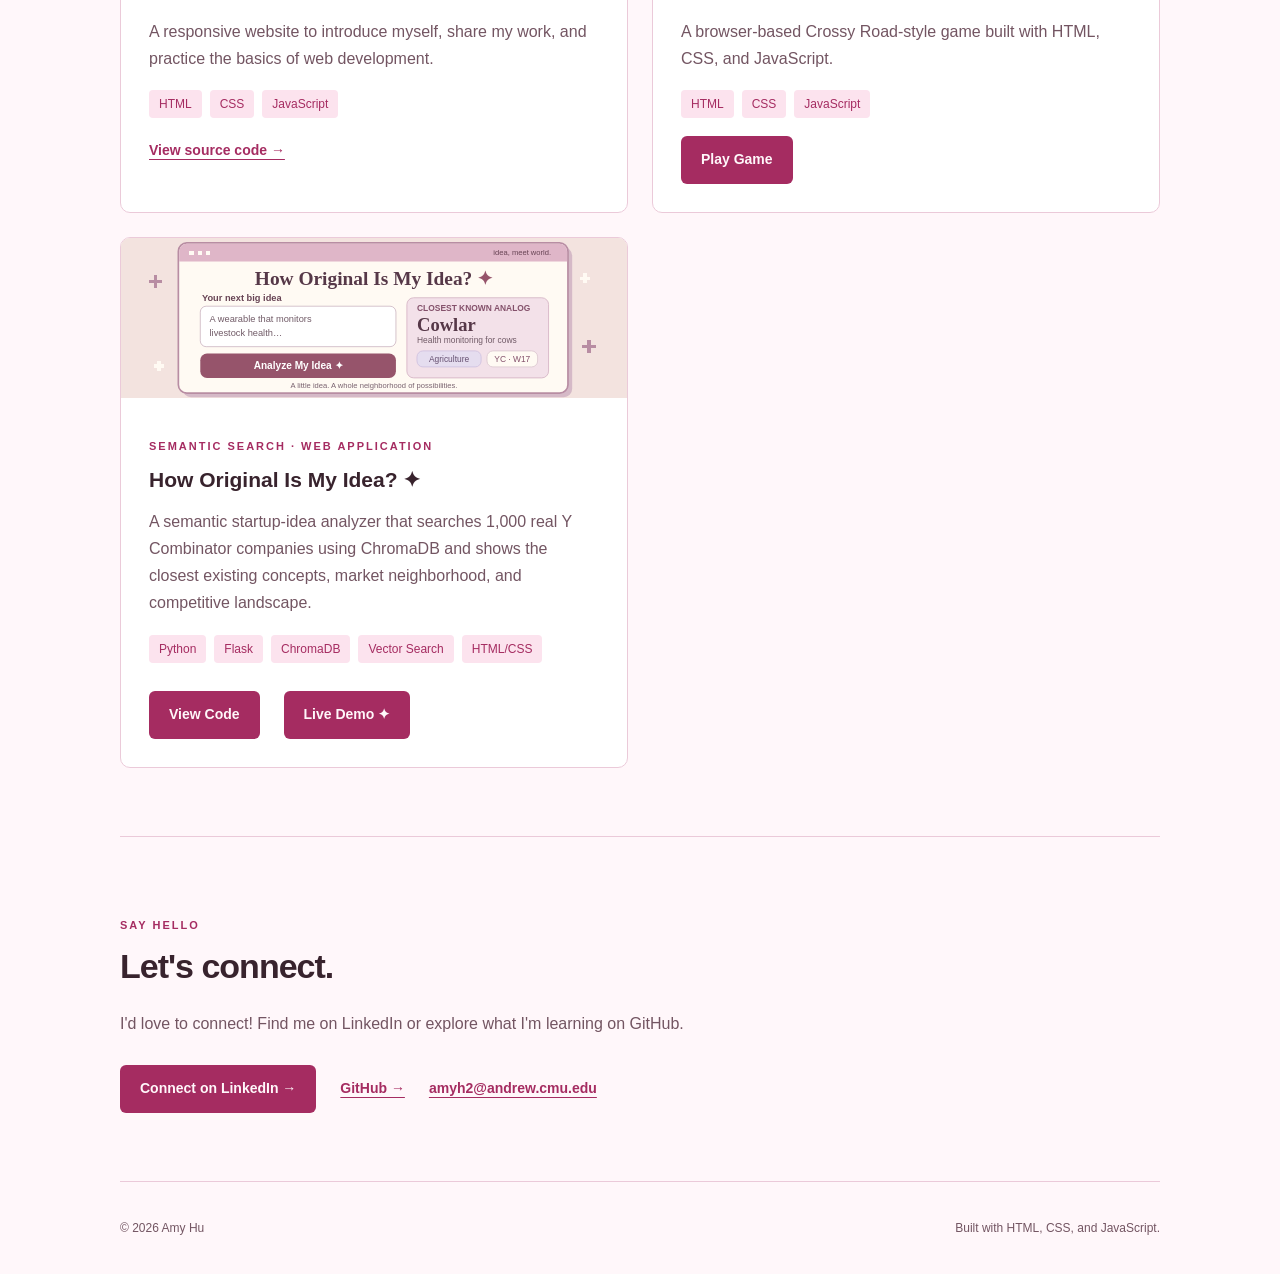
==== commit ec06aac1: "Add live demo link for Idea Originality Checker" ====
--- a/index.html
+++ b/index.html
@@ -171,7 +171,10 @@
                         <h3>How Original Is My Idea? ✦</h3>
                         <p>A semantic startup-idea analyzer that searches 1,000 real Y Combinator companies using ChromaDB and shows the closest existing concepts, market neighborhood, and competitive landscape.</p>
                         <ul class="tags" aria-label="Project technologies"><li>Python</li><li>Flask</li><li>ChromaDB</li><li>Vector Search</li><li>HTML/CSS</li></ul>
-                        <a class="button" href="https://github.com/whosamyy/idea-originality-checker" target="_blank" rel="noopener noreferrer">View Code</a>
+                        <div class="actions">
+                            <a class="button" href="https://github.com/whosamyy/idea-originality-checker" target="_blank" rel="noopener noreferrer">View Code</a>
+                            <a class="button" href="https://idea-originality-checker.vercel.app" target="_blank" rel="noopener noreferrer">Live Demo ✦</a>
+                        </div>
                     </div>
                 </article>
             </div>
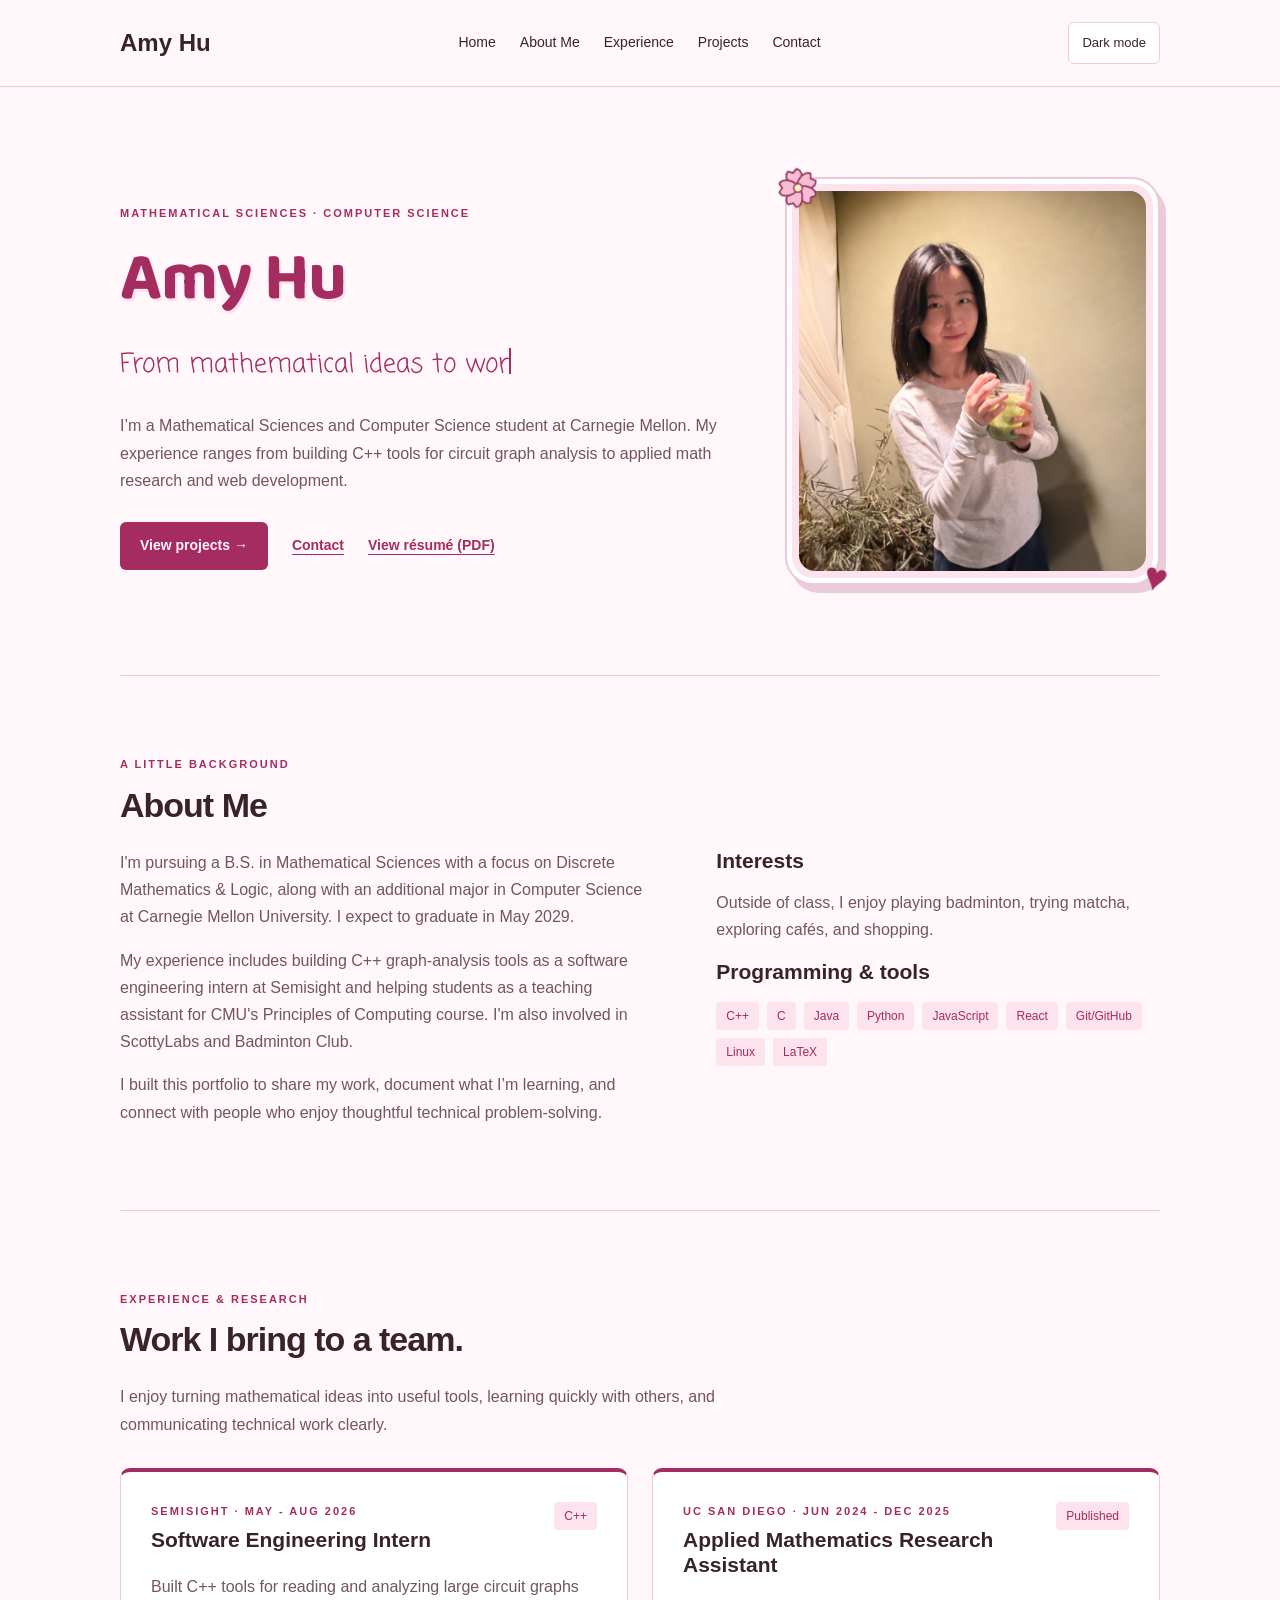
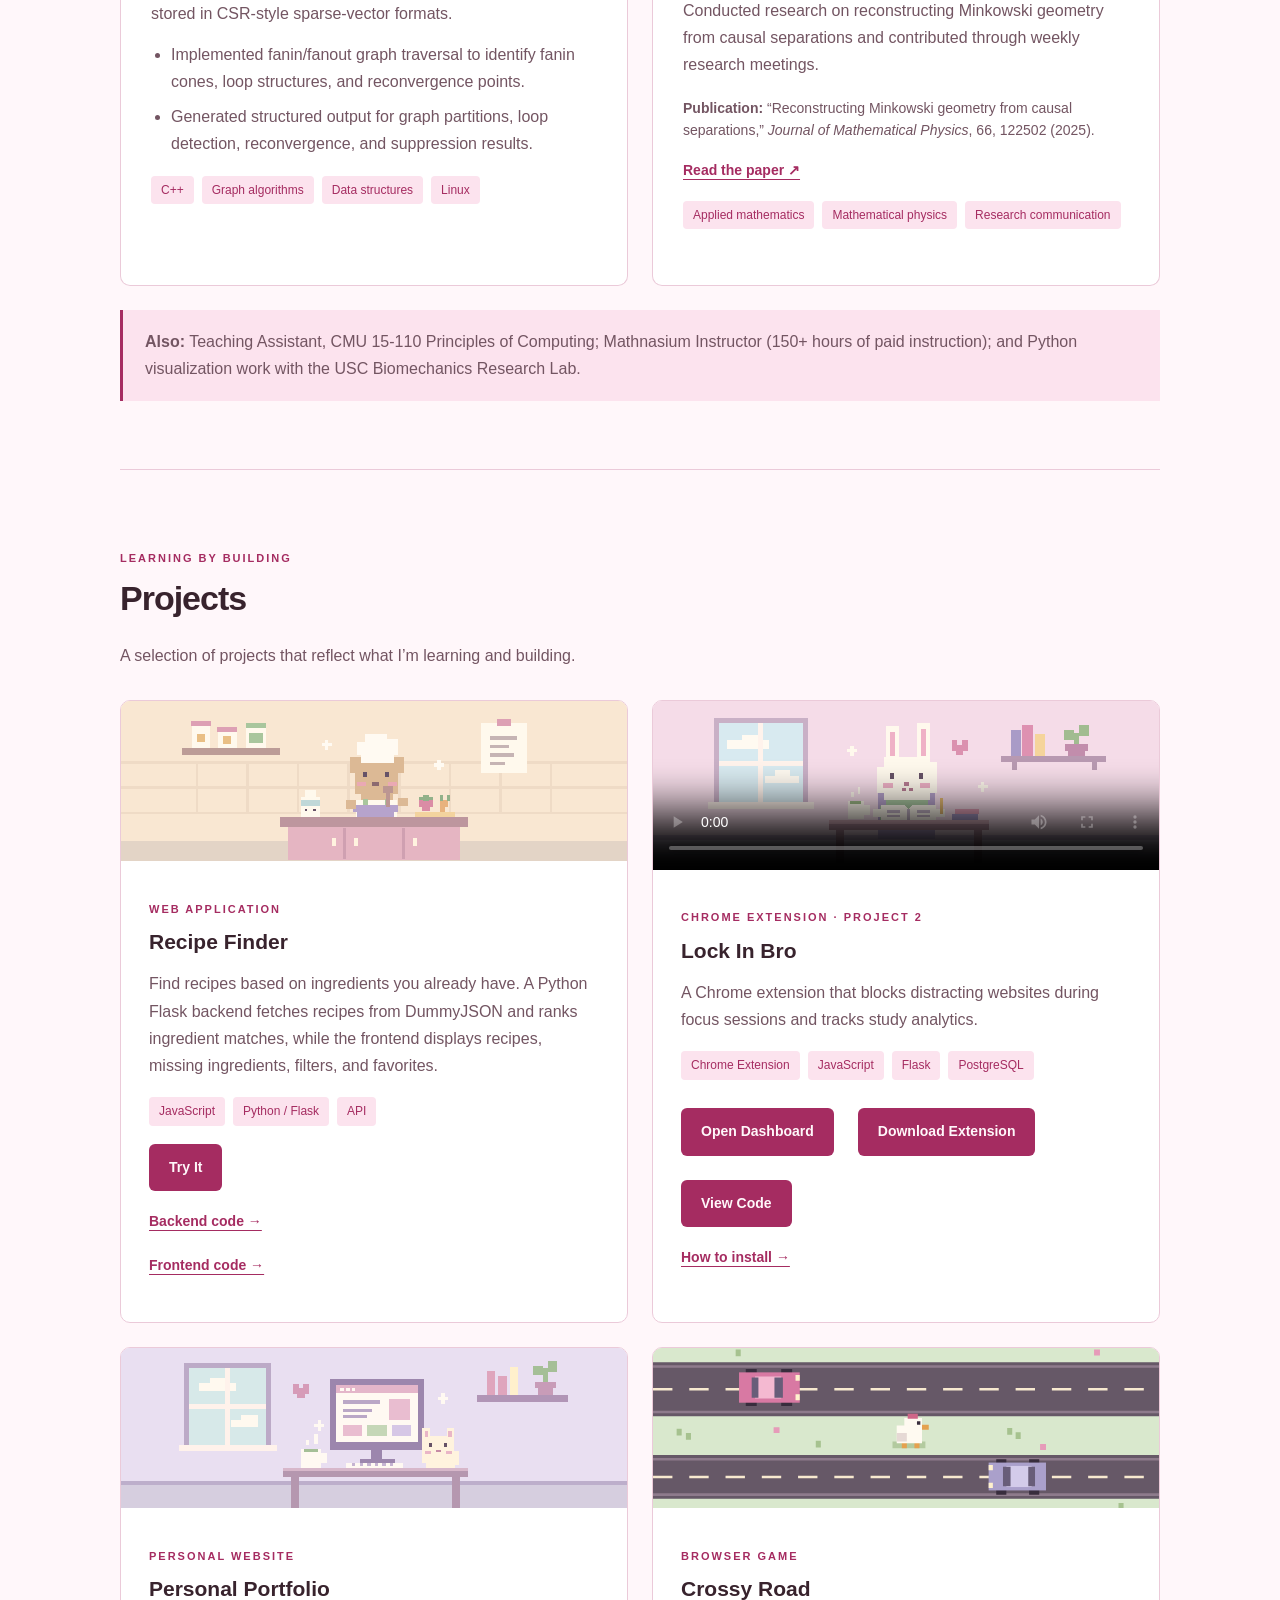
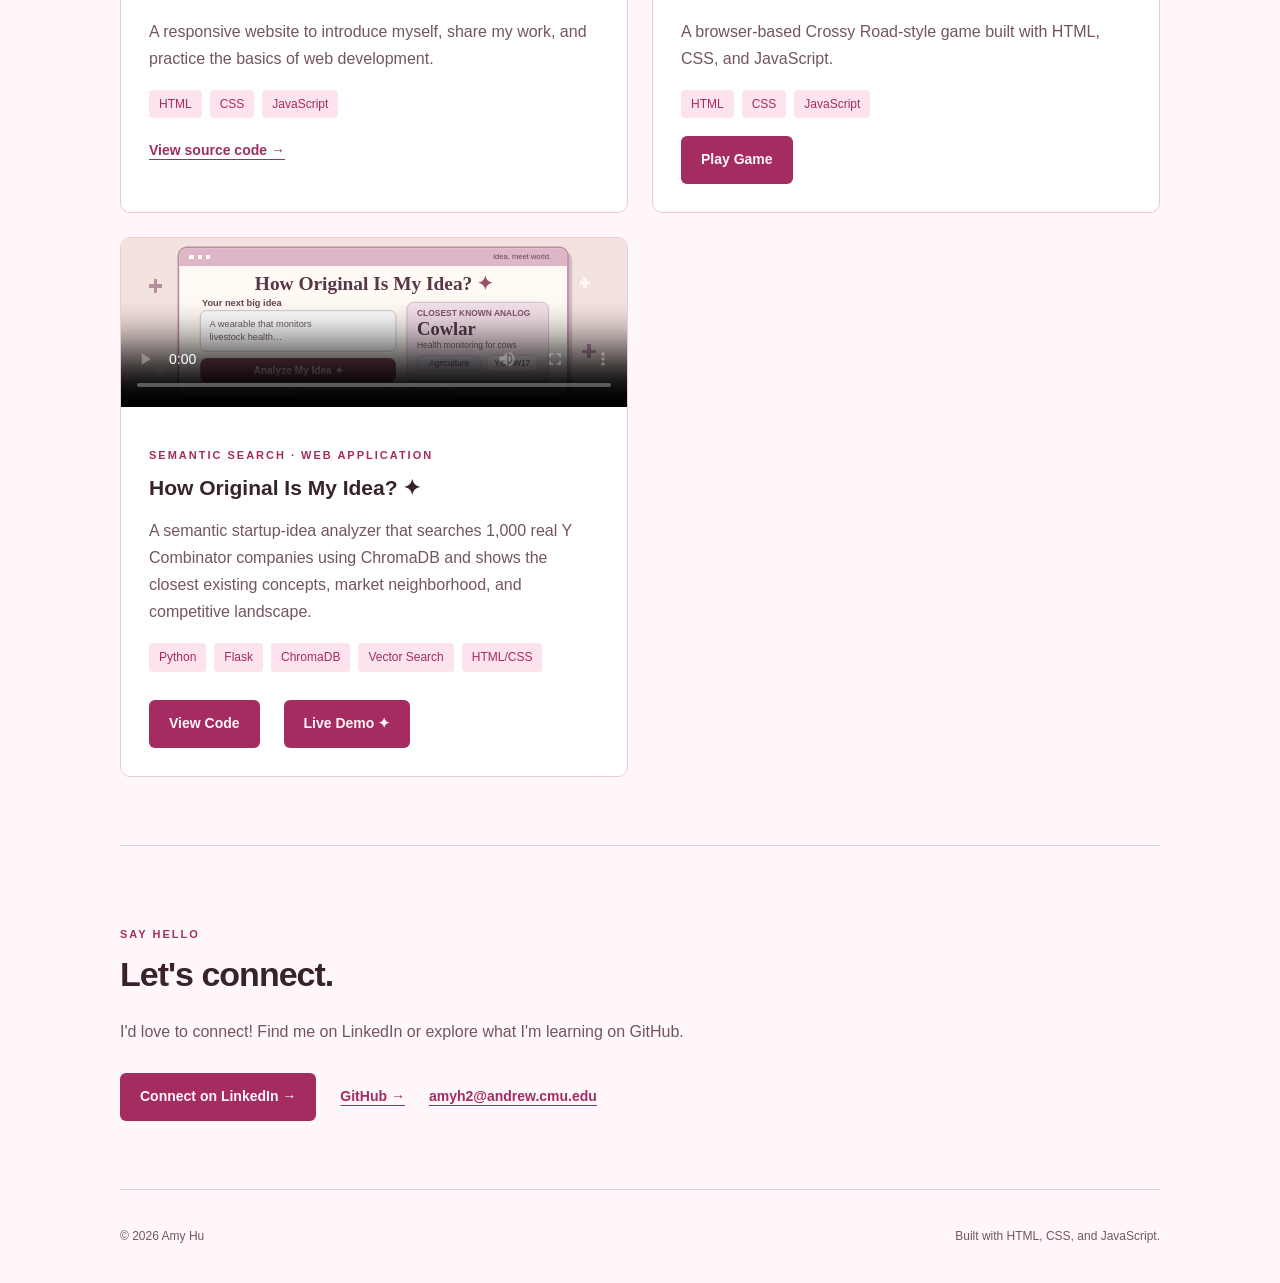
==== commit 99b929ba: "Add idea originality demo video to portfolio" ====
--- a/index.html
+++ b/index.html
@@ -165,7 +165,10 @@
                     </div>
                 </article>
                 <article class="project-card">
-                    <div class="project-preview originality-preview" aria-hidden="true"></div>
+                    <video class="project-video" controls playsinline preload="metadata" poster="assets/idea-originality-preview.svg" aria-label="How Original Is My Idea demo video">
+                        <source src="assets/idea-originality-demo.mp4" type="video/mp4">
+                        Your browser does not support embedded video. <a href="assets/idea-originality-demo.mp4">Watch the How Original Is My Idea demo video</a>.
+                    </video>
                     <div class="project-content">
                         <p class="eyebrow">SEMANTIC SEARCH · WEB APPLICATION</p>
                         <h3>How Original Is My Idea? ✦</h3>
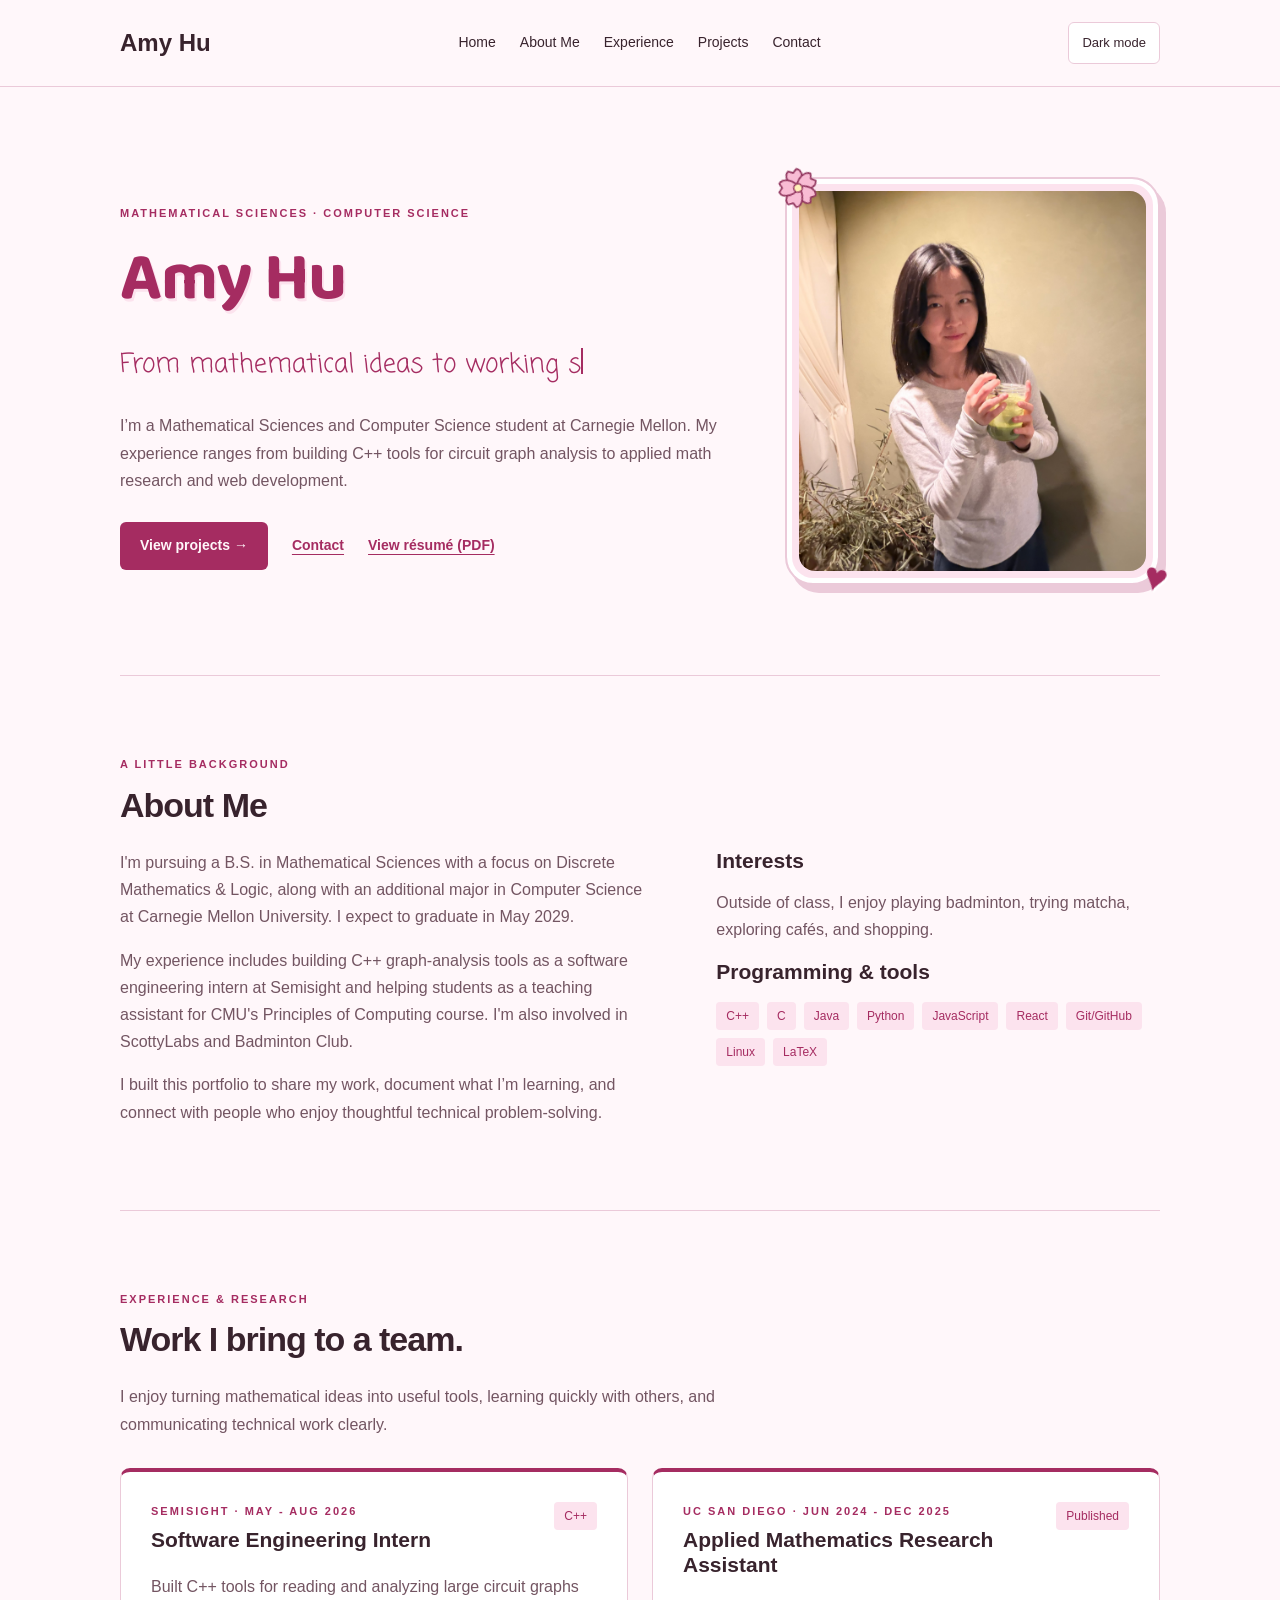
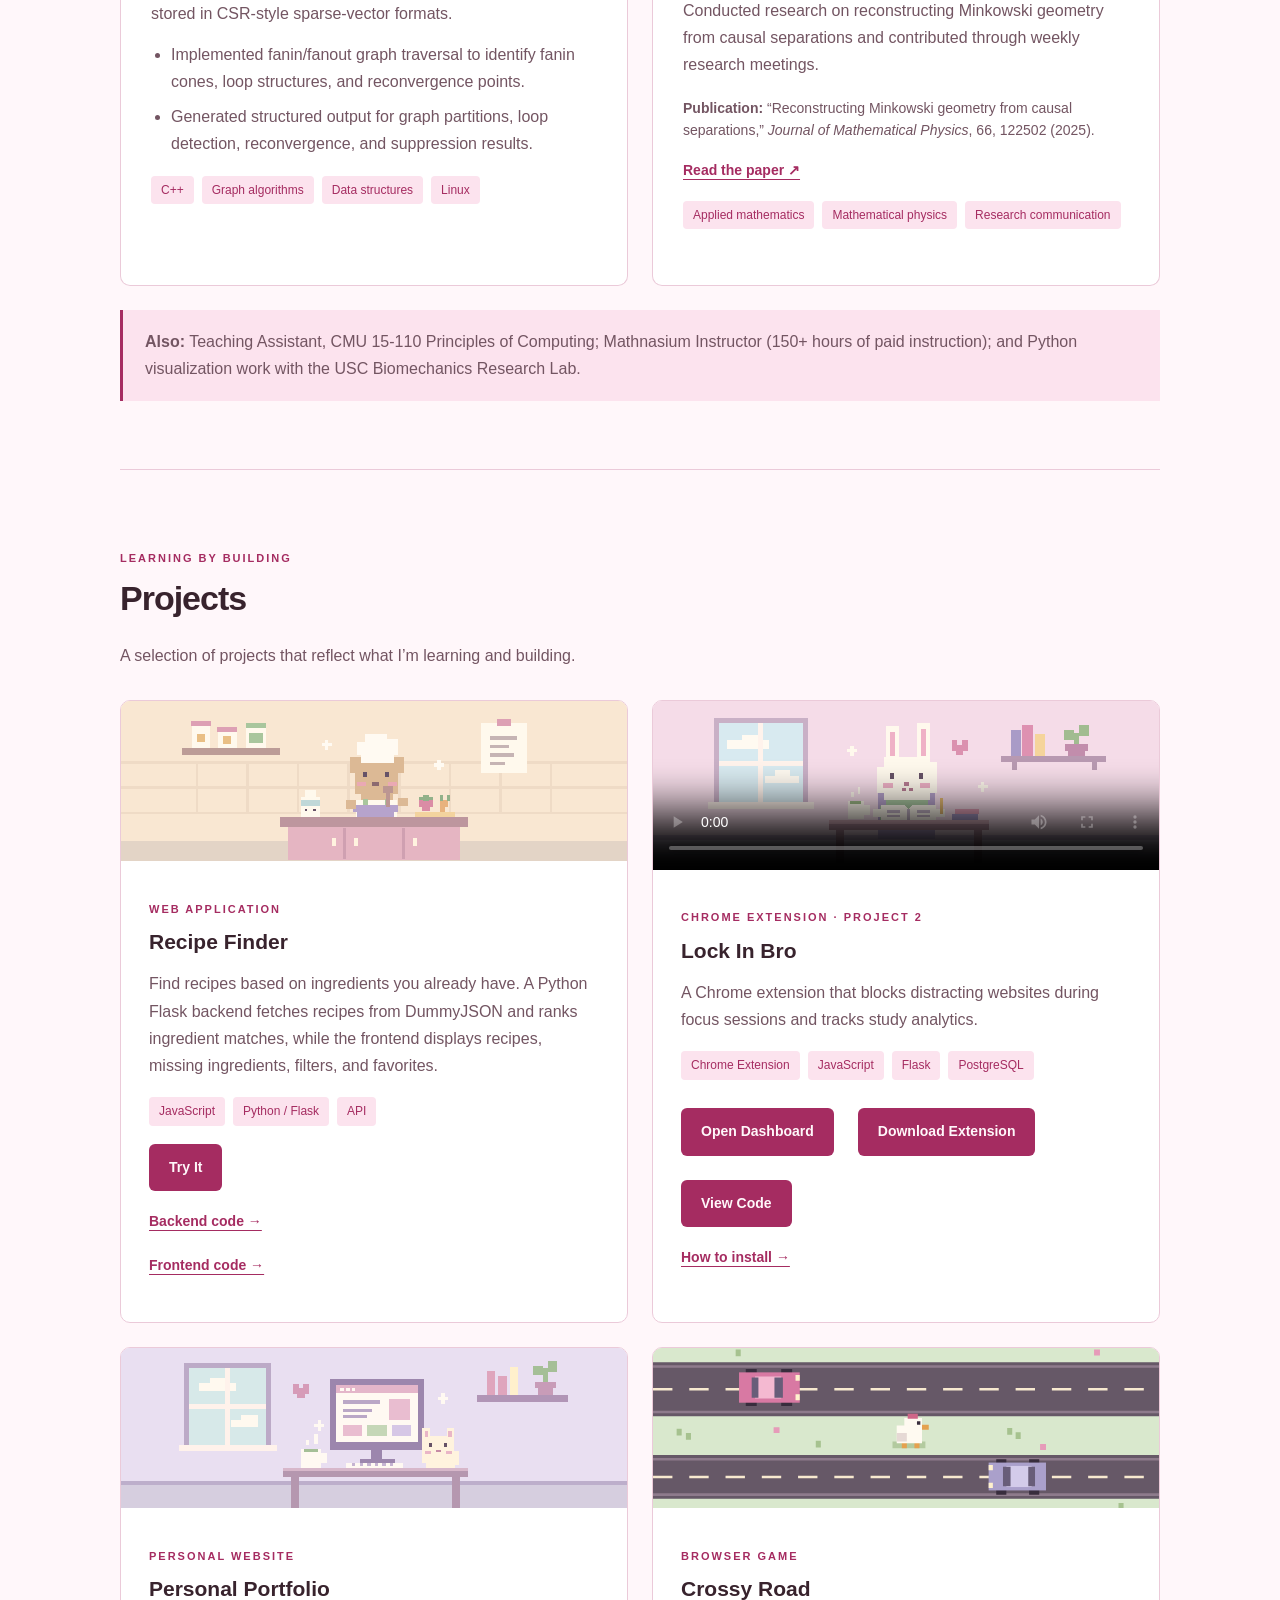
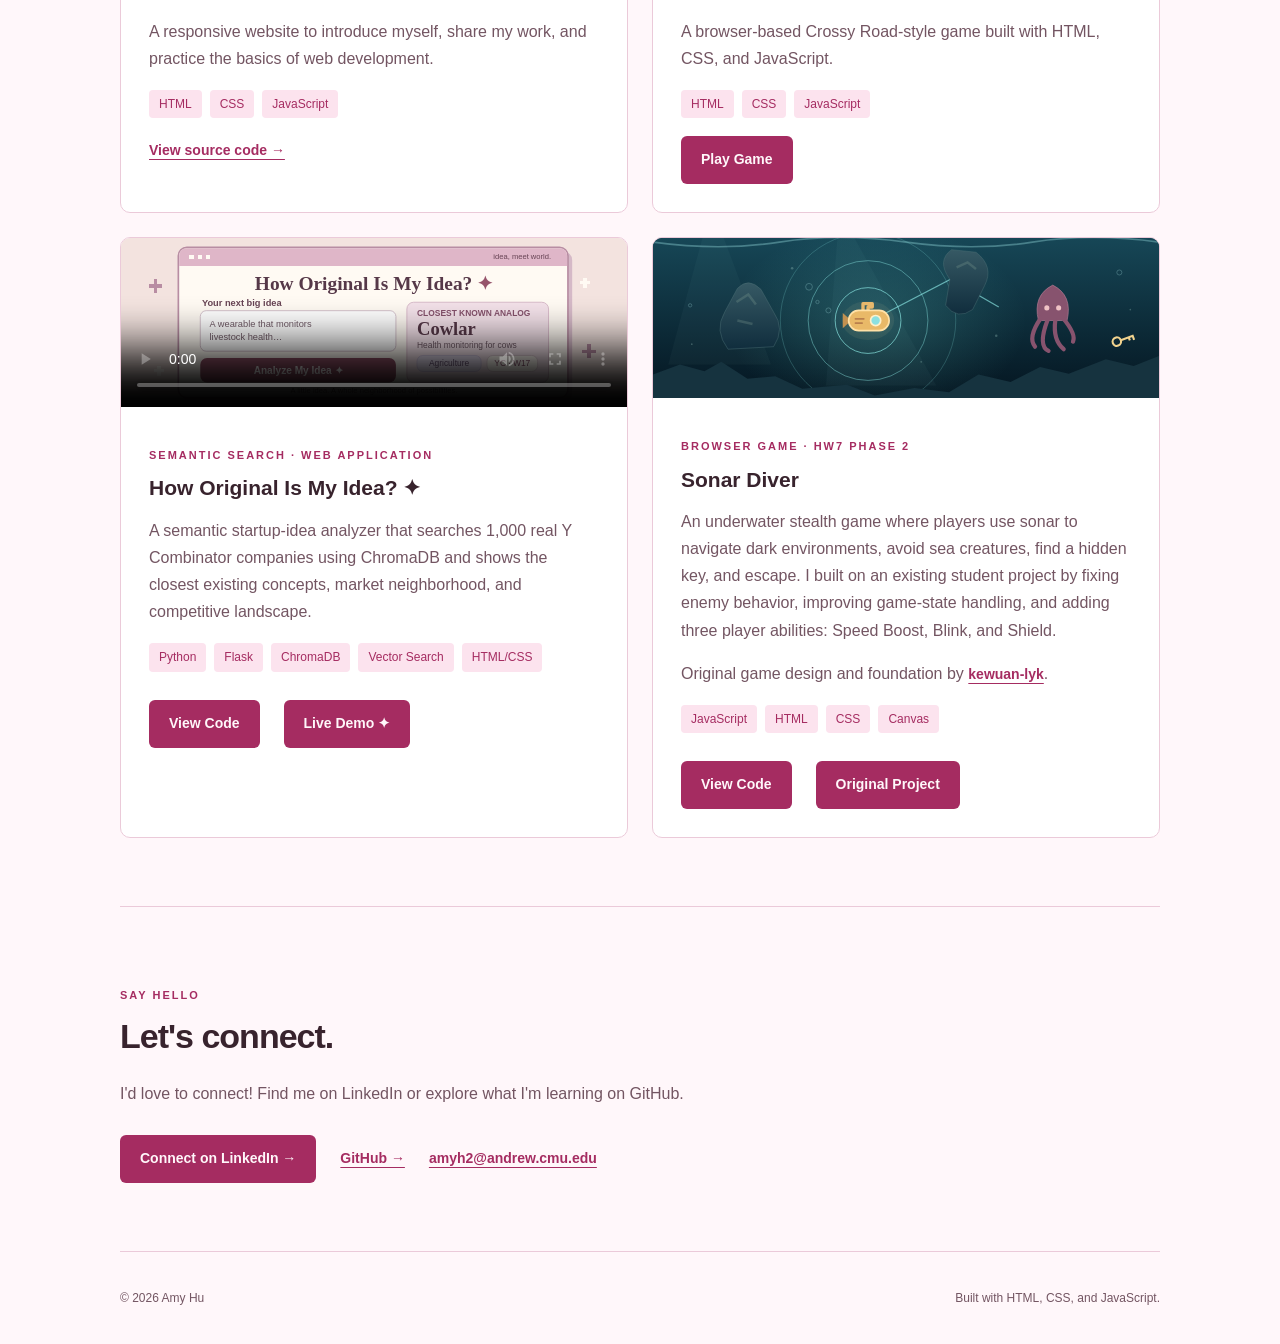
==== commit f8730d69: "Add Sonar Diver project card and SVG preview" ====
--- a/index.html
+++ b/index.html
@@ -180,6 +180,20 @@
                         </div>
                     </div>
                 </article>
+                <article class="project-card">
+                    <div class="project-preview sonar-preview" aria-hidden="true"></div>
+                    <div class="project-content">
+                        <p class="eyebrow">BROWSER GAME · HW7 PHASE 2</p>
+                        <h3>Sonar Diver</h3>
+                        <p>An underwater stealth game where players use sonar to navigate dark environments, avoid sea creatures, find a hidden key, and escape. I built on an existing student project by fixing enemy behavior, improving game-state handling, and adding three player abilities: Speed Boost, Blink, and Shield.</p>
+                        <p>Original game design and foundation by <a class="text-link" href="https://github.com/kewuan-lyk" target="_blank" rel="noopener noreferrer">kewuan-lyk</a>.</p>
+                        <ul class="tags" aria-label="Project technologies"><li>JavaScript</li><li>HTML</li><li>CSS</li><li>Canvas</li></ul>
+                        <div class="actions">
+                            <a class="button" href="https://github.com/whosamyy/hw7-coop-card-game" target="_blank" rel="noopener noreferrer">View Code</a>
+                            <a class="button" href="https://github.com/kewuan-lyk/-Jack-Li-.CoopCardGame" target="_blank" rel="noopener noreferrer">Original Project</a>
+                        </div>
+                    </div>
+                </article>
             </div>
         </section>
 
--- a/style.css
+++ b/style.css
@@ -203,6 +203,9 @@
 .originality-preview {
     background: #f3e3df url("assets/idea-originality-preview.svg") center / cover no-repeat;
 }
+.sonar-preview {
+    background: #082b3b url("assets/sonar-diver-preview.svg") center / cover no-repeat;
+}
 .project-video { display: block; width: 100%; height: auto; background: #f5dce8; }
 .project-content, .upcoming { padding: 28px; }
 .upcoming { display: flex; flex-direction: column; align-items: flex-start; justify-content: center; }
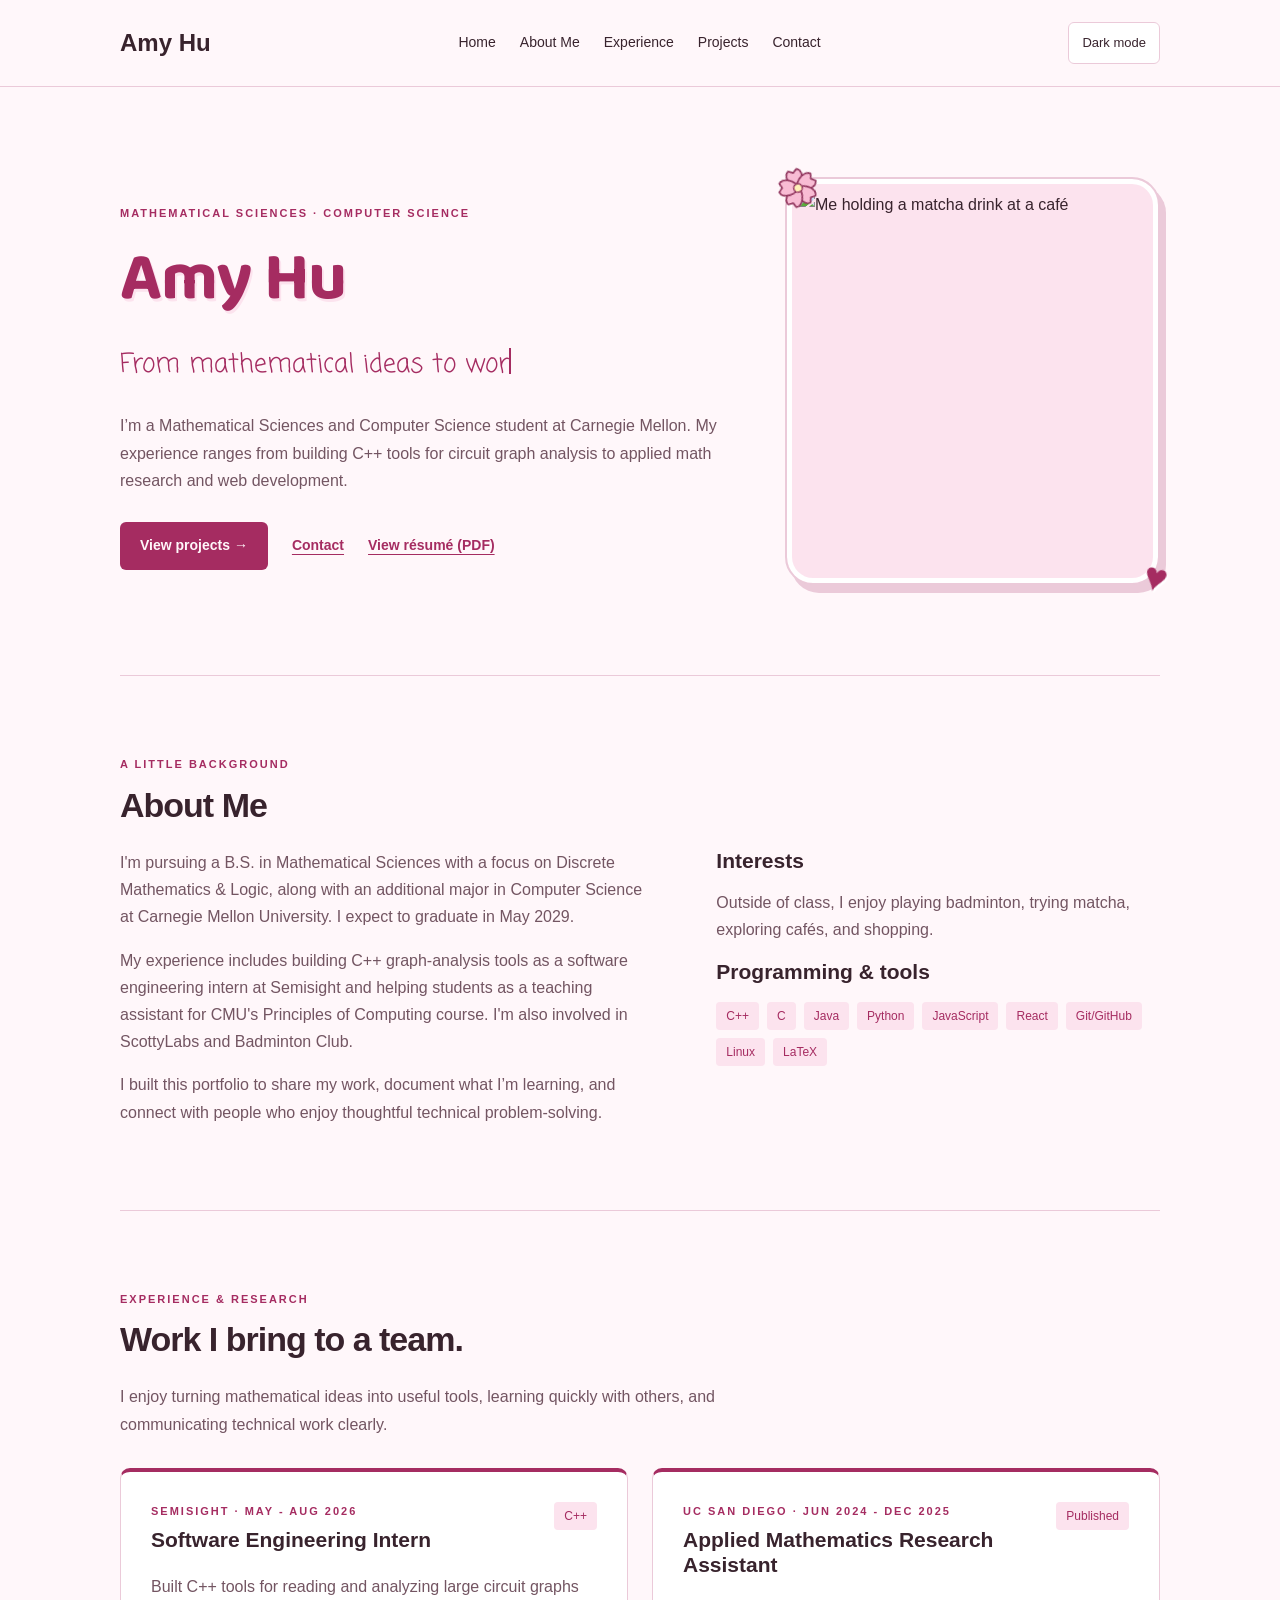
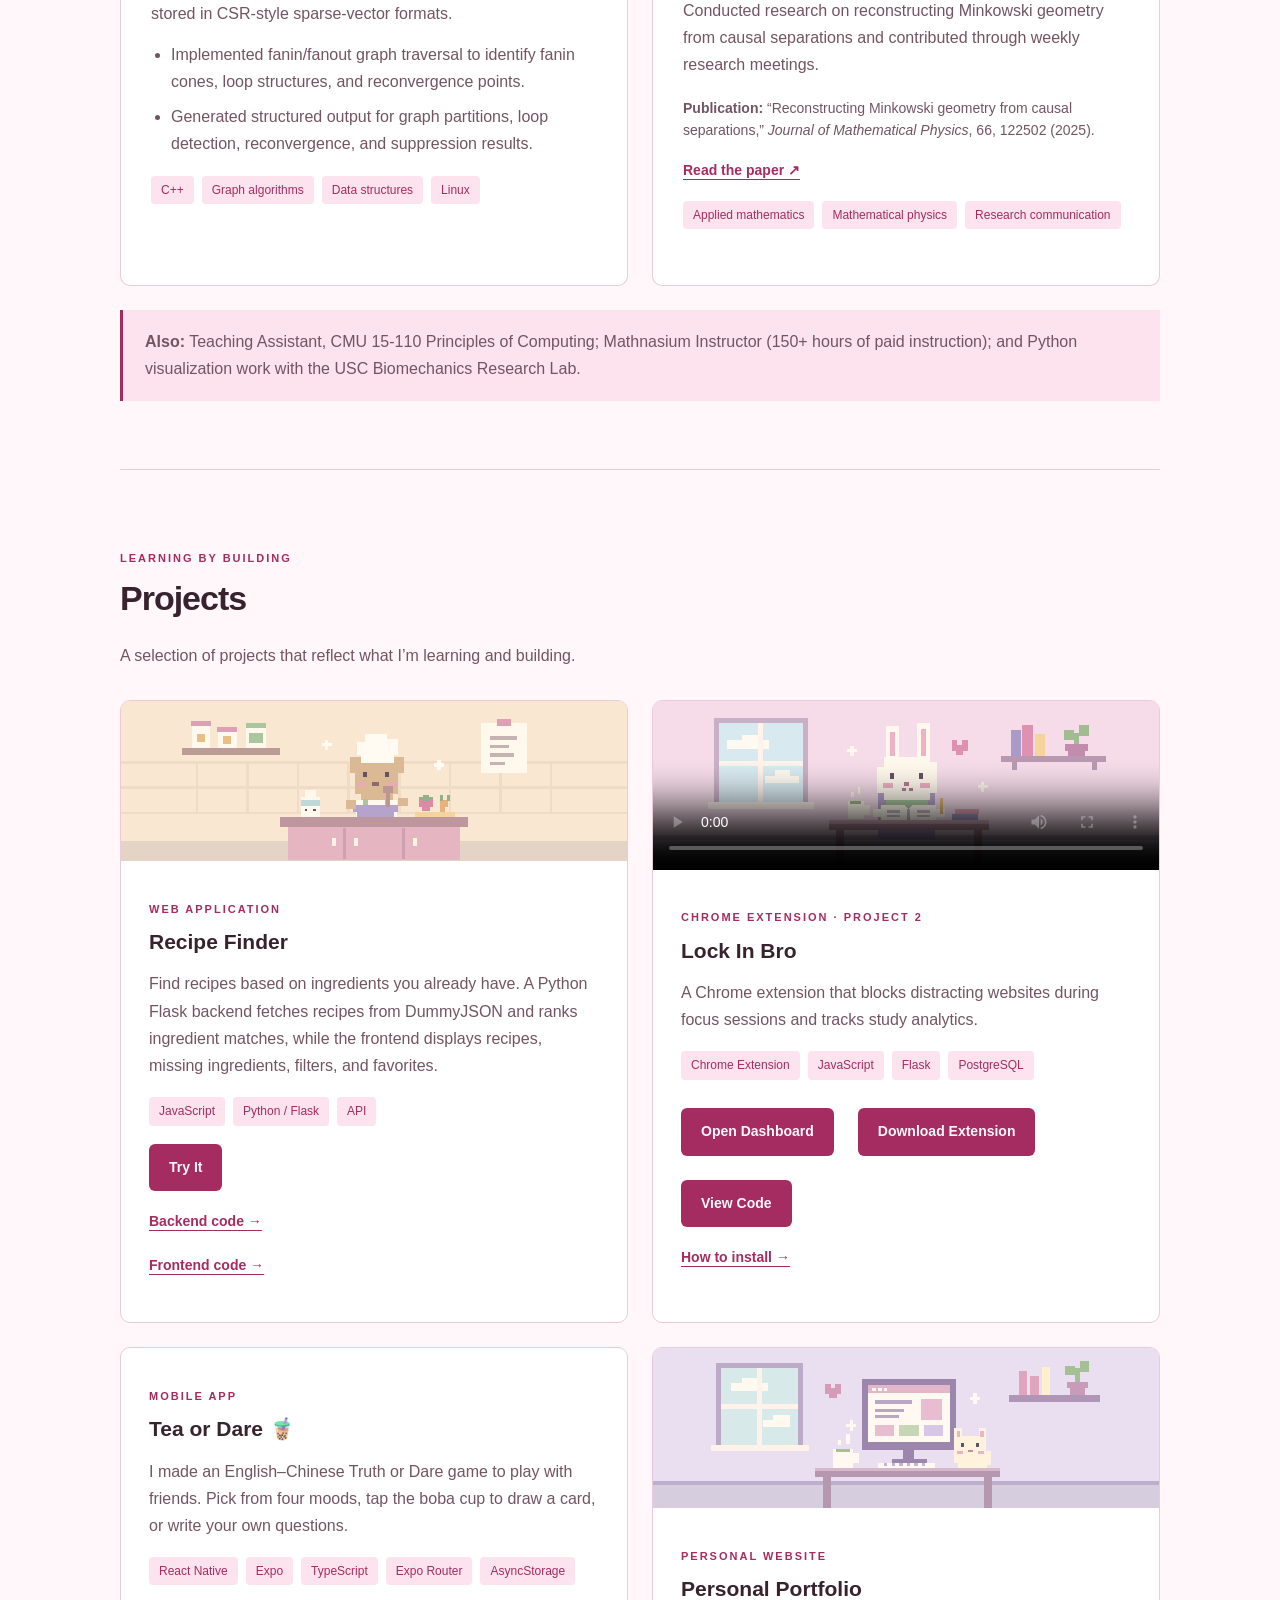
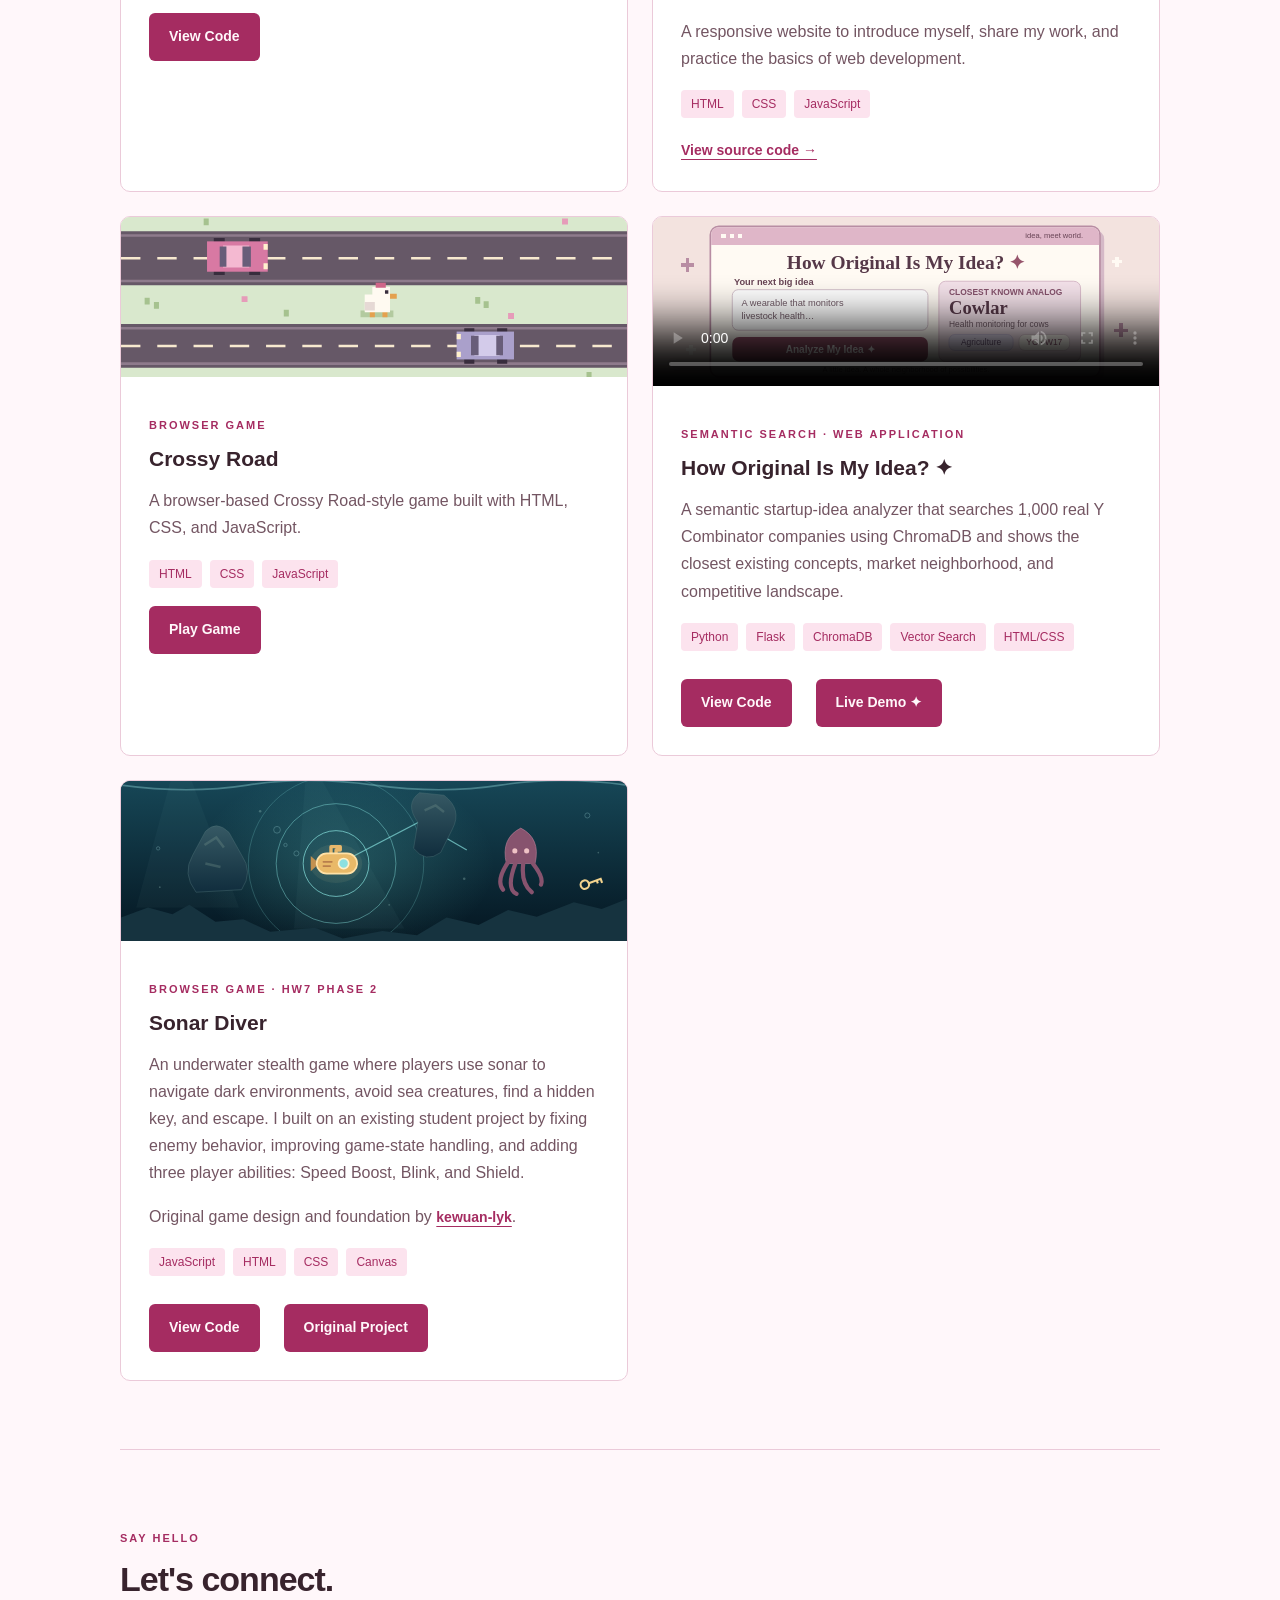
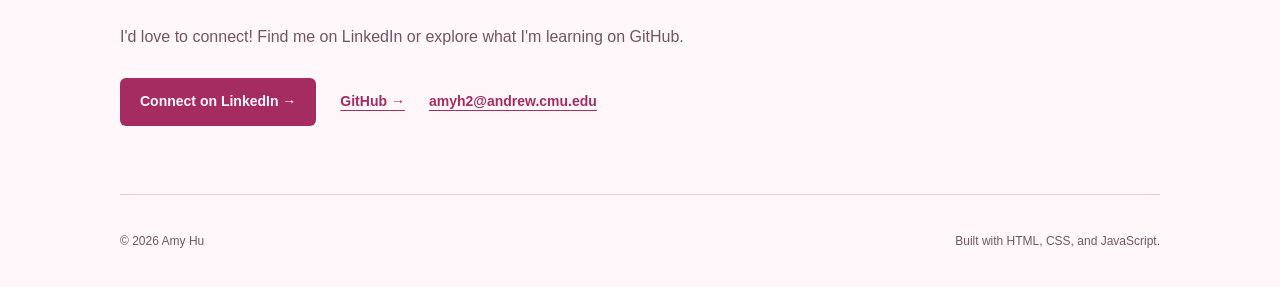
==== commit 9ff38400: "Add Tea or Dare to portfolio" ====
--- a/index.html
+++ b/index.html
@@ -145,6 +145,17 @@
                     </div>
                 </article>
                 <article class="project-card">
+                    <div class="project-content">
+                        <p class="eyebrow">MOBILE APP</p>
+                        <h3>Tea or Dare 🧋</h3>
+                        <p>I made an English–Chinese Truth or Dare game to play with friends. Pick from four moods, tap the boba cup to draw a card, or write your own questions.</p>
+                        <ul class="tags" aria-label="Project technologies"><li>React Native</li><li>Expo</li><li>TypeScript</li><li>Expo Router</li><li>AsyncStorage</li></ul>
+                        <div class="actions">
+                            <a class="button" href="https://github.com/whosamyy/hw10-mobile-app" target="_blank" rel="noopener noreferrer">View Code</a>
+                        </div>
+                    </div>
+                </article>
+                <article class="project-card">
                     <div class="project-preview portfolio-preview" aria-hidden="true"></div>
                     <div class="project-content">
                         <p class="eyebrow">PERSONAL WEBSITE</p>
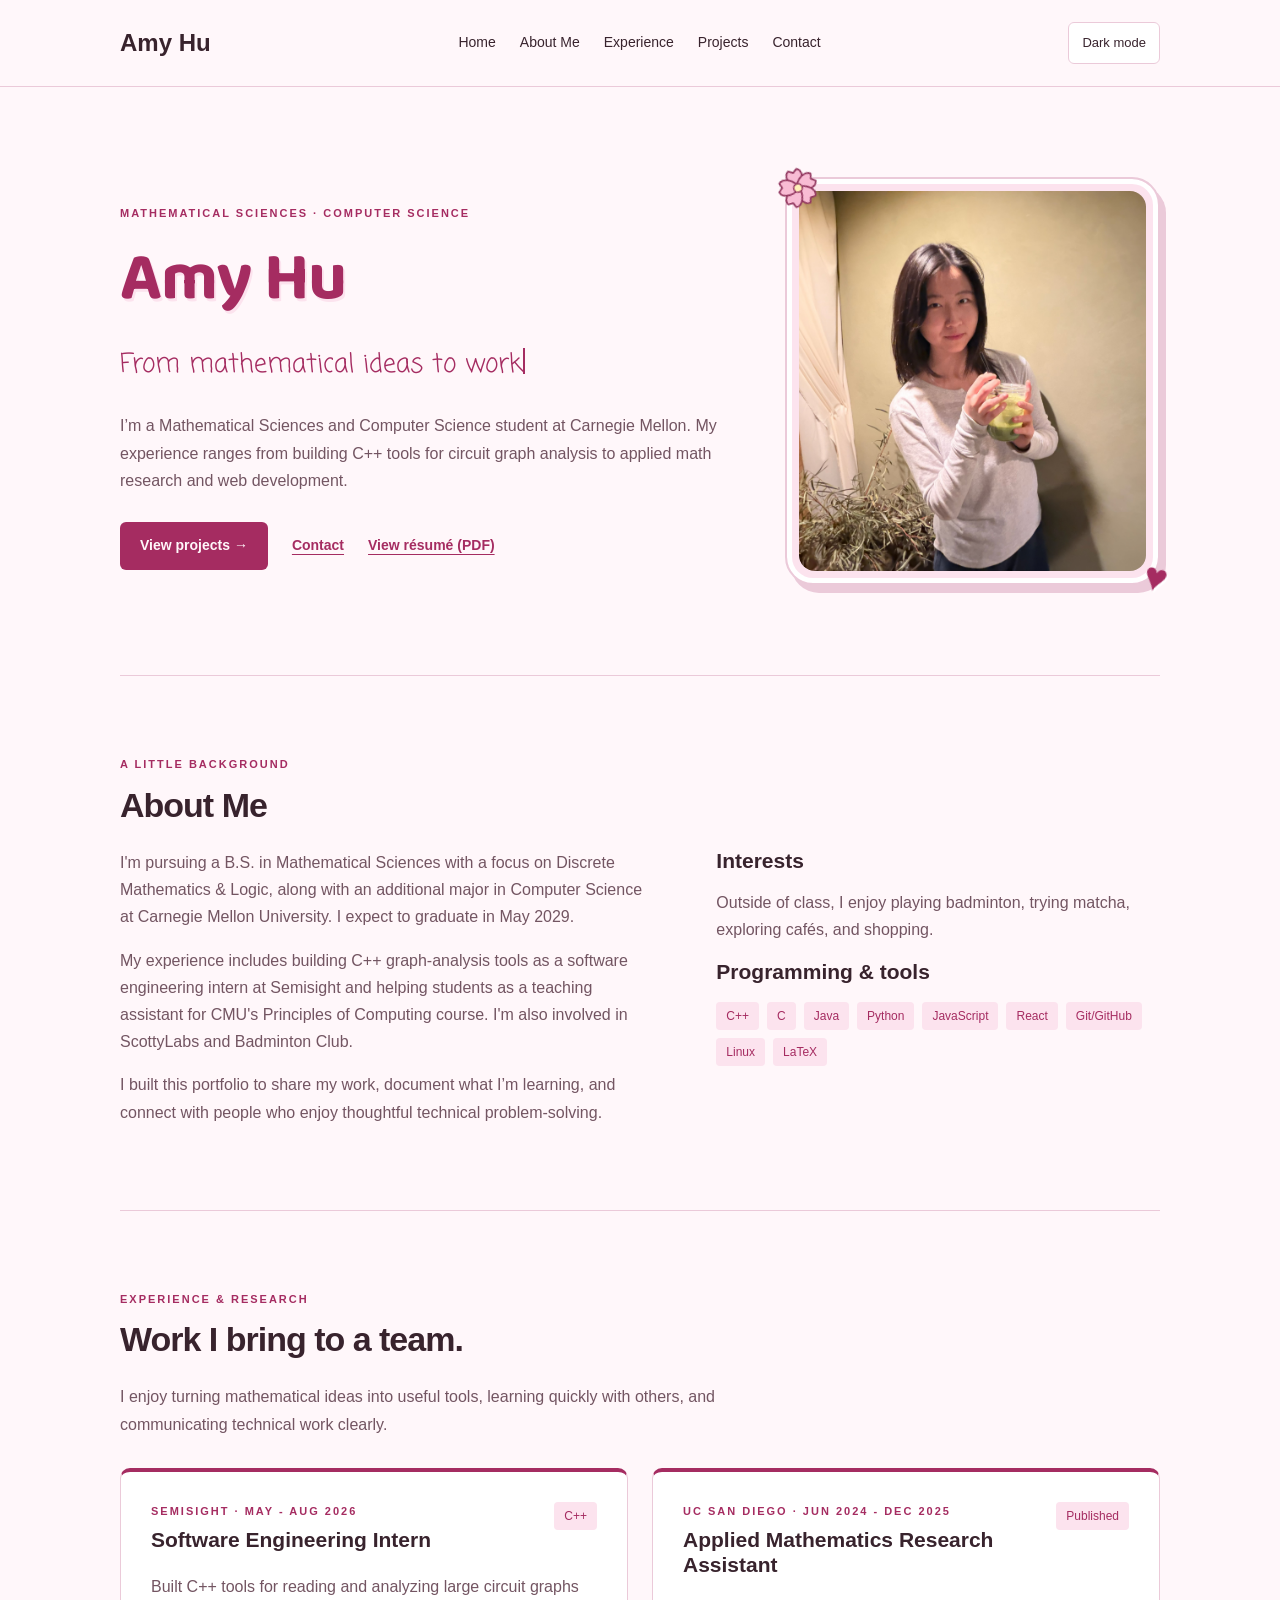
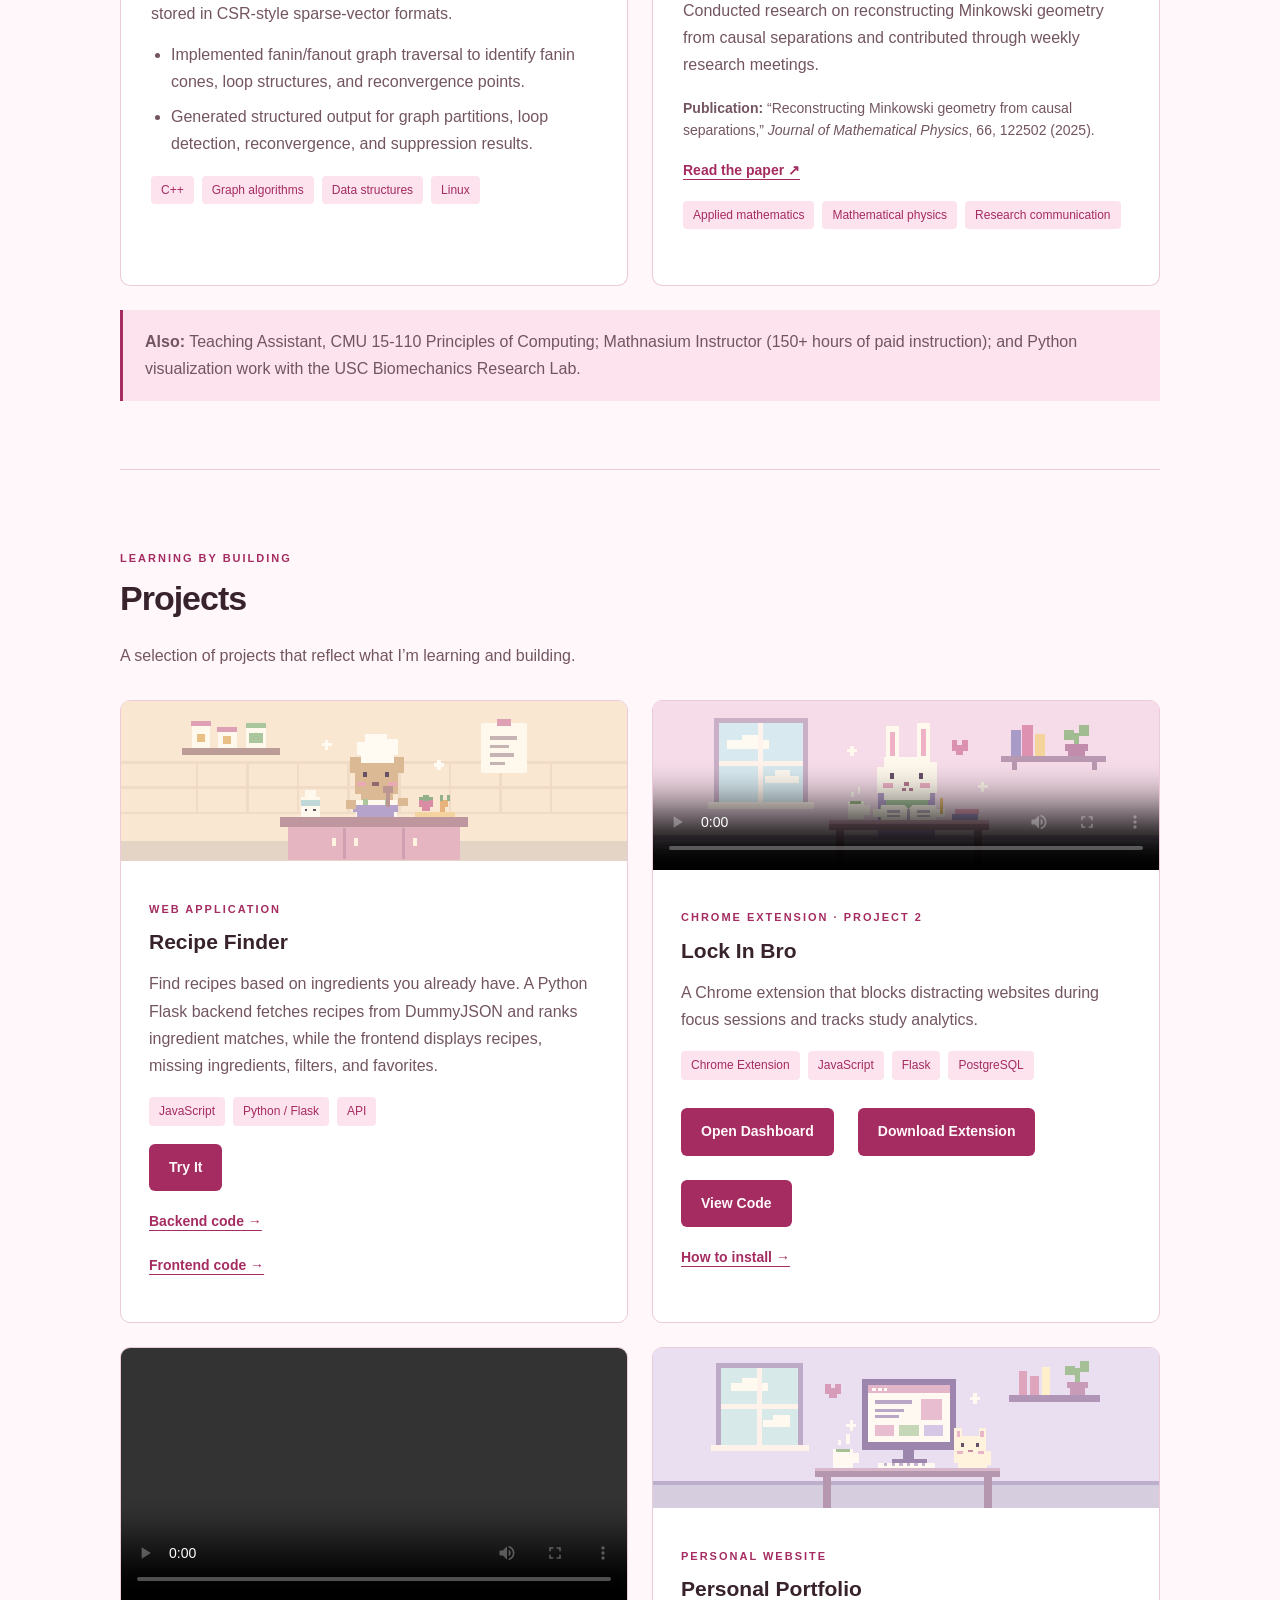
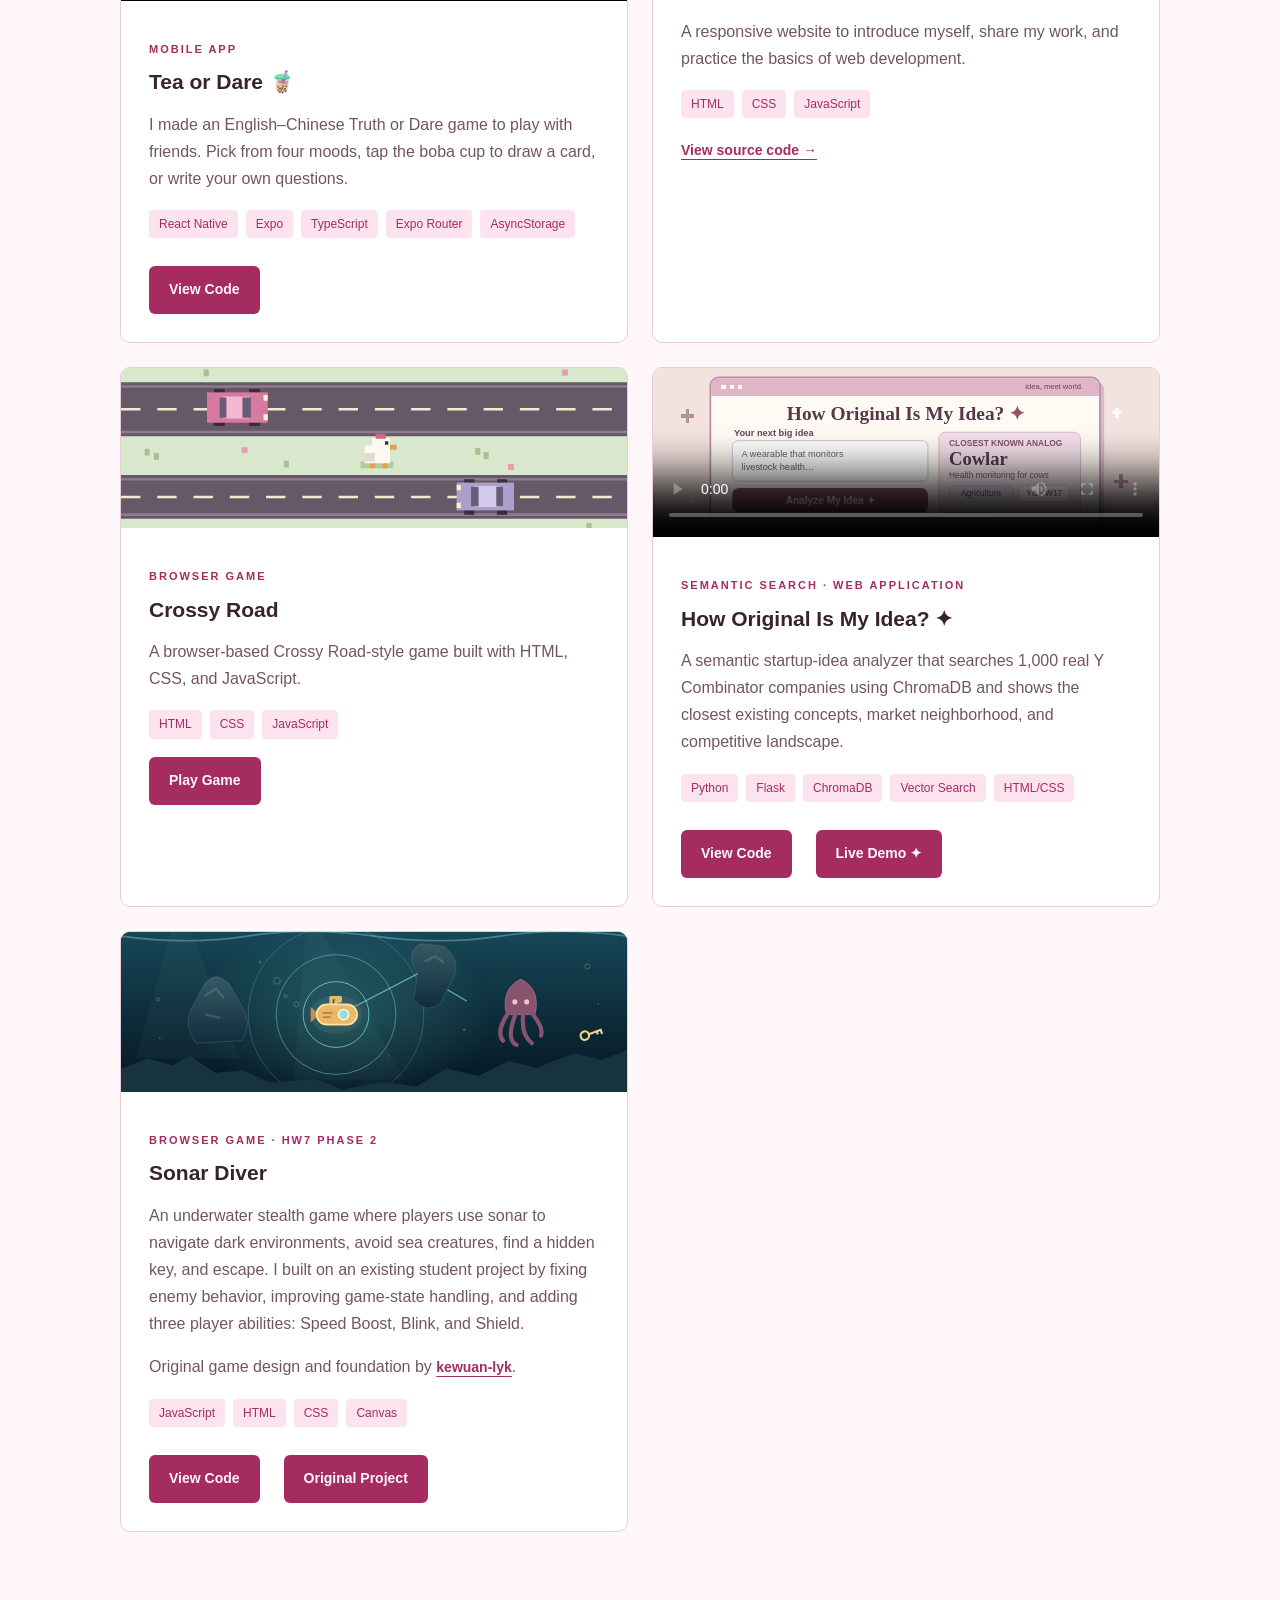
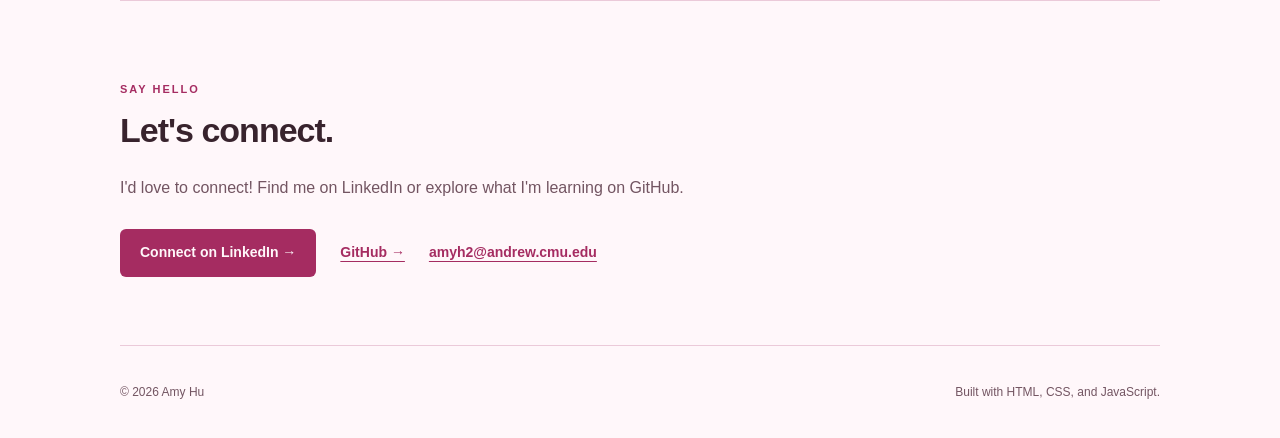
==== commit 2ad88e69: "Add Tea or Dare demo video to portfolio" ====
--- a/index.html
+++ b/index.html
@@ -145,6 +145,10 @@
                     </div>
                 </article>
                 <article class="project-card">
+                    <video class="project-video" controls playsinline preload="metadata" aria-label="Tea or Dare demo video">
+                        <source src="assets/tea-or-dare-demo.mp4" type="video/mp4">
+                        Your browser does not support embedded video. <a href="assets/tea-or-dare-demo.mp4">Watch the Tea or Dare demo video</a>.
+                    </video>
                     <div class="project-content">
                         <p class="eyebrow">MOBILE APP</p>
                         <h3>Tea or Dare 🧋</h3>
